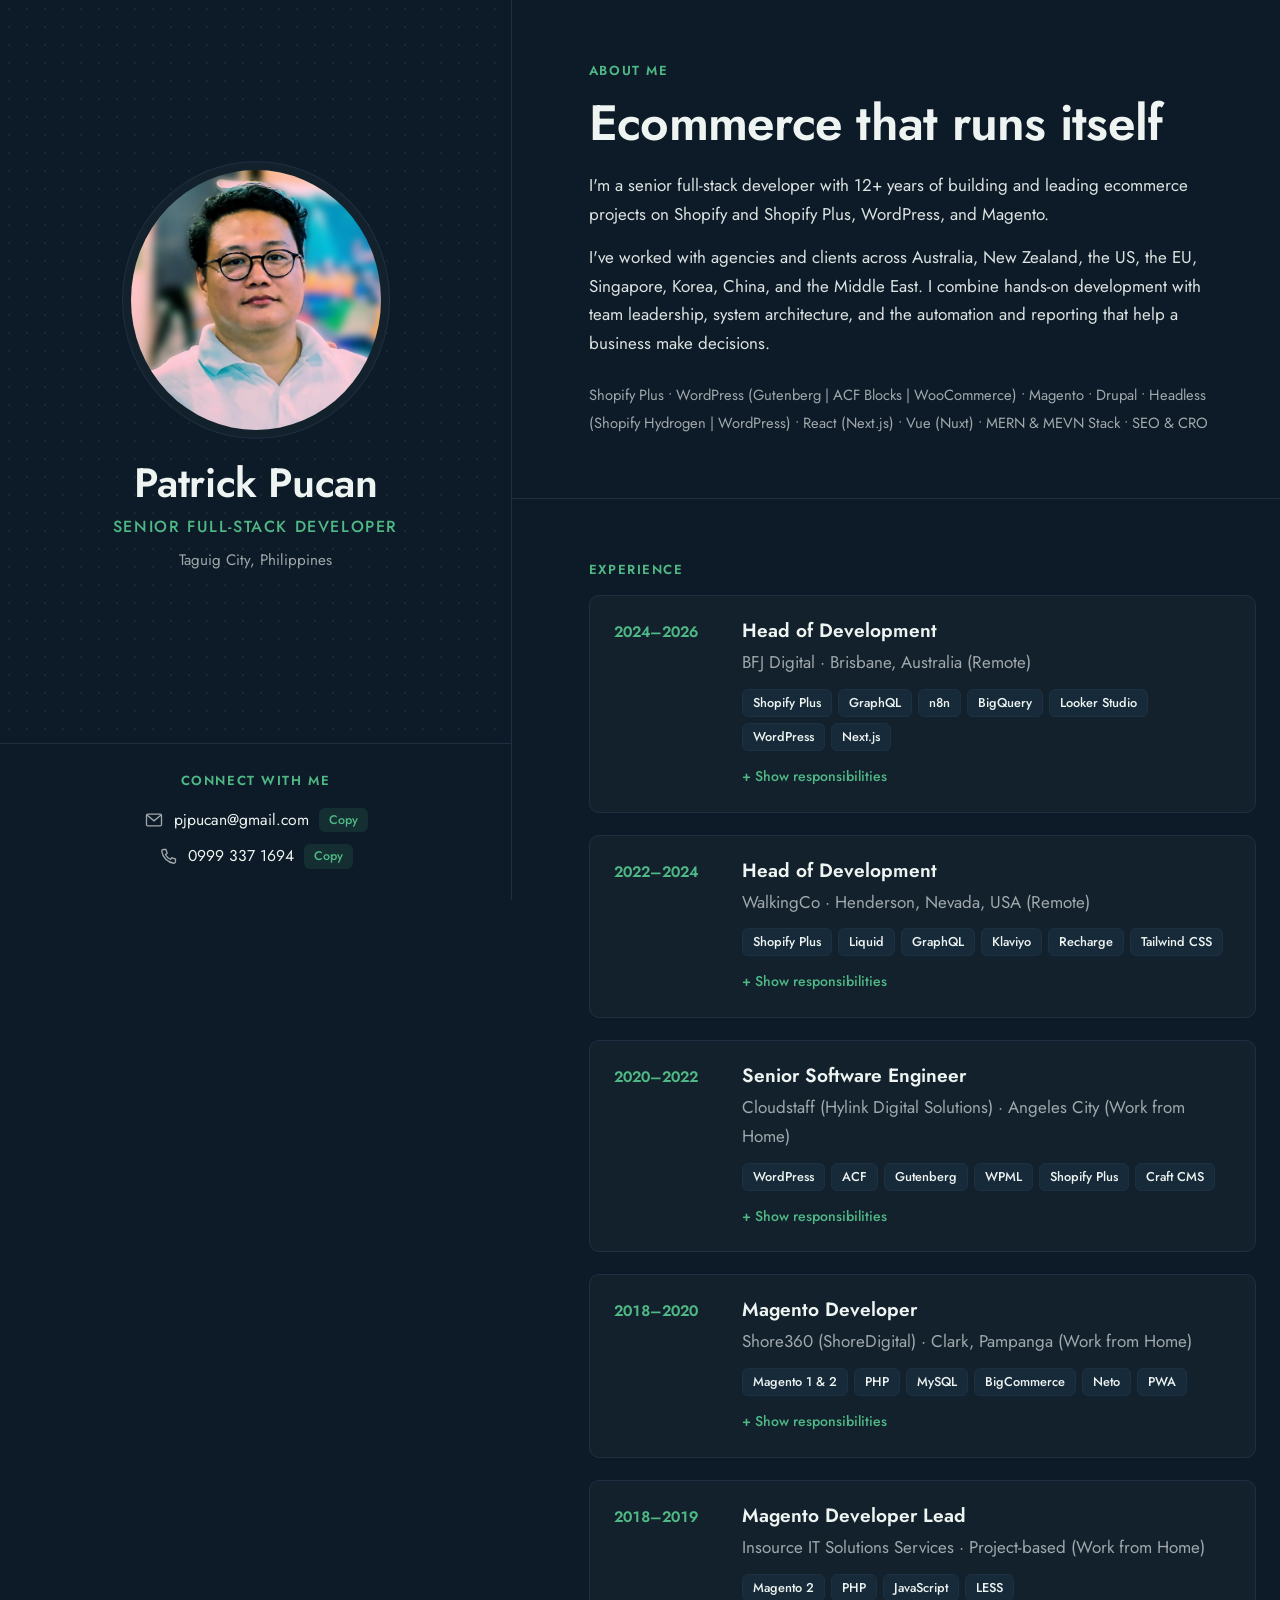
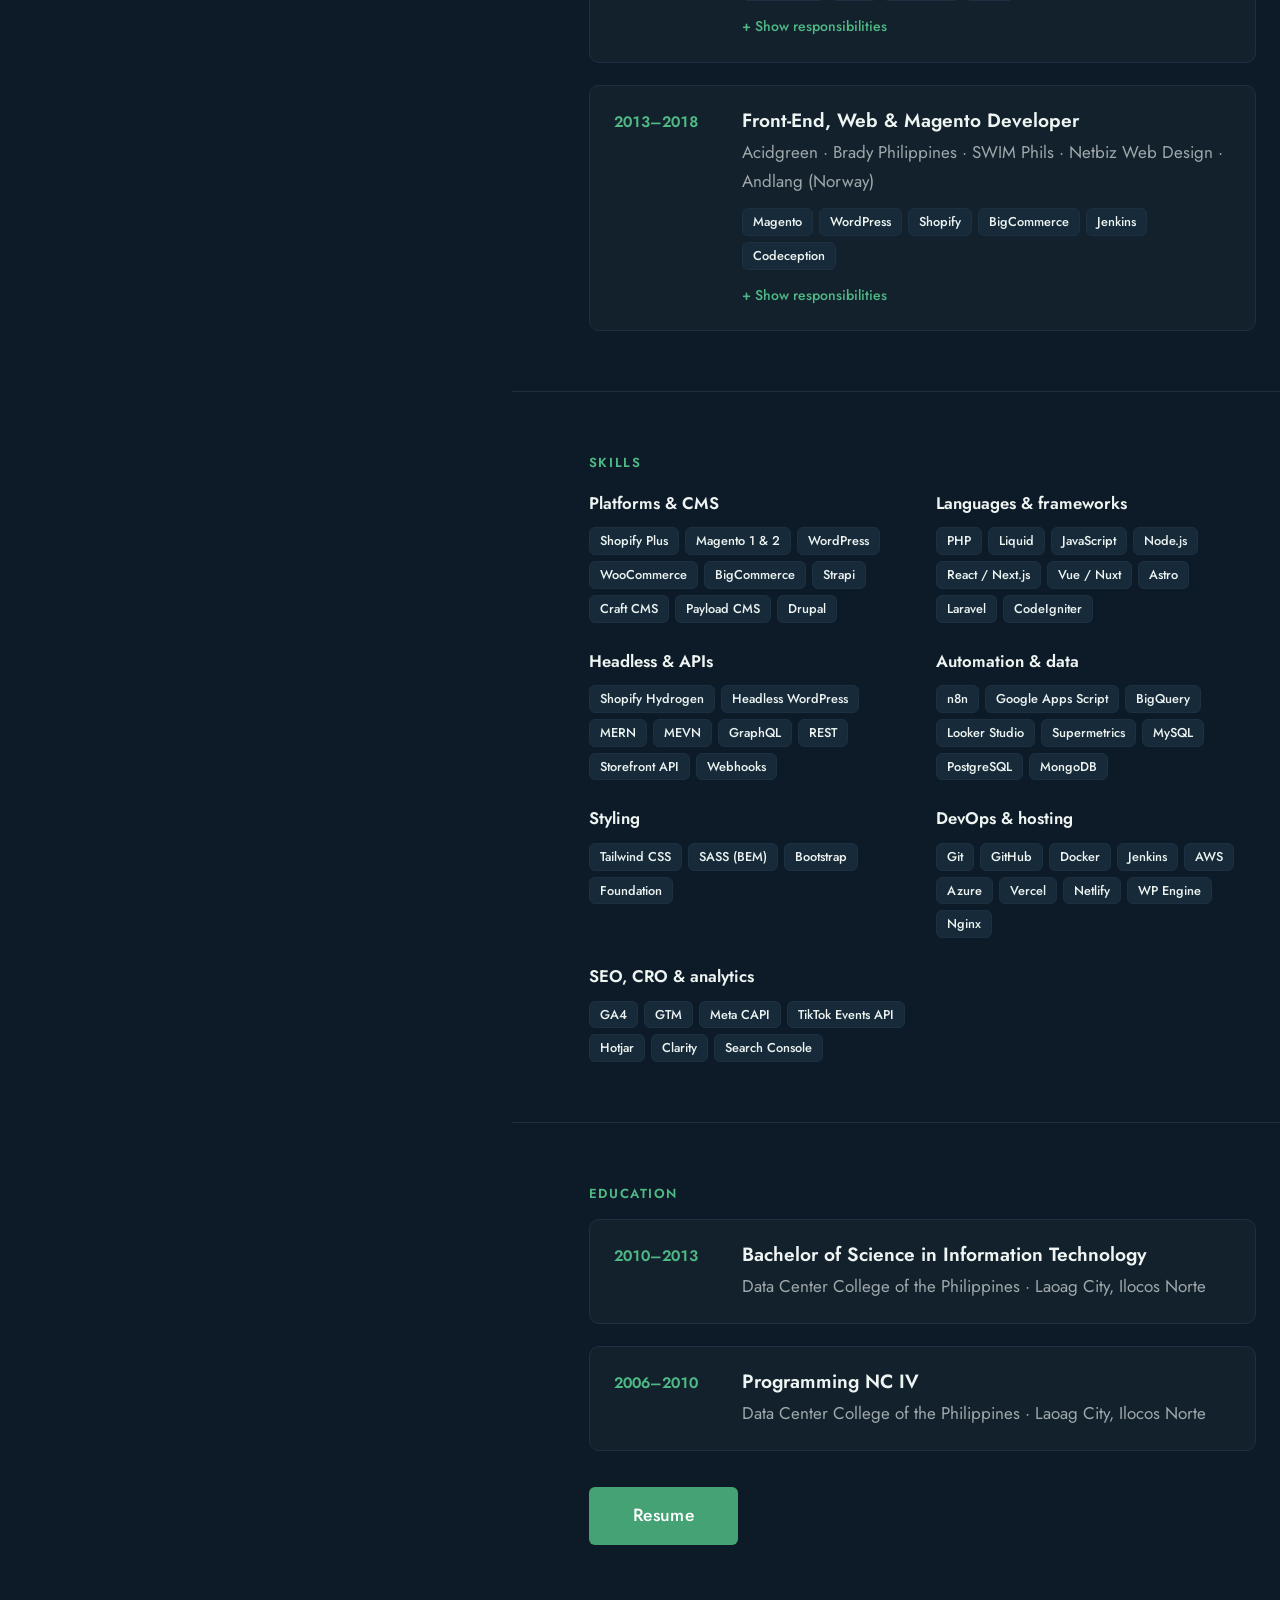
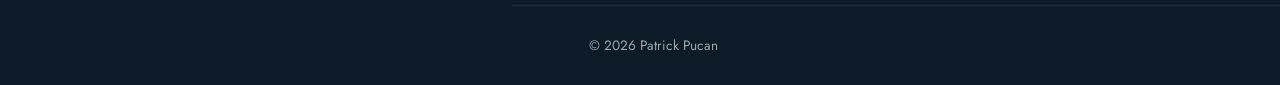
==== index.html @ 71c7462b "Add files via upload" ====
<!DOCTYPE html>
<html lang="en">
<head>
  <meta charset="utf-8">
  <meta name="viewport" content="width=device-width, initial-scale=1, viewport-fit=cover">
  <title>Patrick Pucan</title>
  <meta name="description" content="Patrick Pucan, senior full-stack developer and Shopify Plus specialist based in Taguig City, Philippines.">
  <meta name="theme-color" content="#0d1a27">
  <meta property="og:type" content="website">
  <meta property="og:title" content="Patrick Pucan · Senior Full-Stack Developer">
  <meta property="og:description" content="Senior full-stack developer and Shopify Plus specialist with 12+ years in Shopify, WordPress, and Magento.">
  <meta name="twitter:card" content="summary">
  <link rel="icon" href="favicon.svg" type="image/svg+xml">
  <link rel="preconnect" href="https://fonts.googleapis.com">
  <link rel="preconnect" href="https://fonts.gstatic.com" crossorigin>
  <link rel="stylesheet" href="https://fonts.googleapis.com/css2?family=Jost:wght@400;500;600;700&display=swap">
  <link rel="stylesheet" href="style.css">
</head>
<body>
<div class="page">

  <!-- Identity -->
  <aside class="profile">
    <div class="profile-main">
      <img class="avatar" src="profile.jpg" alt="Portrait of Patrick Pucan" width="260" height="260">
      <h1 class="name">Patrick Pucan</h1>
      <p class="role">Senior Full-Stack Developer</p>
      <p class="location">Taguig City, Philippines</p>
    </div>
    <div class="connect">
      <p class="label">Connect with me</p>
      <ul class="contact-list">
        <li class="contact-row">
          <svg viewBox="0 0 24 24" aria-hidden="true"><rect x="3" y="5" width="18" height="14" rx="1.5"/><path d="M3.5 6l8.5 7 8.5-7"/></svg>
          <span class="value">pjpucan@gmail.com</span>
          <button class="copy-btn" type="button" data-copy="pjpucan@gmail.com">Copy</button>
        </li>
        <li class="contact-row">
          <svg viewBox="0 0 24 24" aria-hidden="true"><path d="M6.5 3h3l1.5 4.5-2 1.5a12 12 0 0 0 6 6l1.5-2 4.5 1.5v3a2 2 0 0 1-2 2A17 17 0 0 1 4.5 5a2 2 0 0 1 2-2z"/></svg>
          <span class="value">0999 337 1694</span>
          <button class="copy-btn" type="button" data-copy="09993371694">Copy</button>
        </li>
      </ul>
    </div>
  </aside>

  <!-- Record -->
  <main class="content">

    <section class="section" id="about">
      <div class="section-inner">
        <p class="label">About me</p>
        <h2 class="headline">Ecommerce that runs itself</h2>
        <p class="lead">I'm a senior full-stack developer with 12+ years of building and leading ecommerce projects on Shopify and Shopify Plus, WordPress, and Magento.</p>
        <p class="lead">I've worked with agencies and clients across Australia, New Zealand, the US, the EU, Singapore, Korea, China, and the Middle East. I combine hands-on development with team leadership, system architecture, and the automation and reporting that help a business make decisions.</p>
        <p class="headline-stack">Shopify Plus • WordPress (Gutenberg | ACF Blocks | WooCommerce) • Magento • Drupal • Headless (Shopify Hydrogen | WordPress) • React (Next.js) • Vue (Nuxt) • MERN &amp; MEVN Stack • SEO &amp; CRO</p>
      </div>
    </section>

    <section class="section" id="experience">
      <div class="section-inner">
        <p class="label">Experience</p>
        <ol class="timeline">

          <li class="entry">
            <span class="year">2024–2026</span>
            <div class="entry-body">
              <h3 class="entry-title">Head of Development</h3>
              <p class="entry-org">BFJ Digital · Brisbane, Australia (Remote)</p>
              <ul class="tags"><li>Shopify Plus</li><li>GraphQL</li><li>n8n</li><li>BigQuery</li><li>Looker Studio</li><li>WordPress</li><li>Next.js</li></ul>
              <button class="toggle" type="button" aria-expanded="false" aria-controls="d-bfj">Show responsibilities</button>
              <div class="details" id="d-bfj" hidden>
                <h4>Leadership &amp; project management</h4>
                <ul>
                  <li>Planned and estimated projects, ran sprint planning, and managed repositories in Git and GitHub.</li>
                  <li>Led the development team, mentored junior developers, and owned system architecture and deployment.</li>
                  <li>Worked with stakeholders and with design, marketing, and creative teams, and wrote documentation.</li>
                </ul>
                <h4>Automation &amp; data systems</h4>
                <ul>
                  <li>Built the Automation Brain, a central data store that powers P&amp;L reporting, dashboards, and alerts.</li>
                  <li>Developed custom Shopify apps with the Admin GraphQL API, bulk operations, webhooks, and ShopifyQL.</li>
                  <li>Synced products, inventory, orders, customers, and discounts, and automated customer segmentation and tagging.</li>
                  <li>Integrated Picqer WMS, TikTok Shop, Meta and TikTok Ads, shipment tracking, and Slack.</li>
                  <li>Automated workflows with n8n, Google Apps Script, and Shopify Flow.</li>
                  <li>Set up BigQuery and Looker Studio for daily P&amp;L, KPI reporting, and supply chain and stock alerts.</li>
                </ul>
                <h4>Shopify development</h4>
                <ul>
                  <li>Migrated Magento and WooCommerce stores to Shopify.</li>
                  <li>Built custom themes and sections from Figma using Liquid, metafields, metaobjects, AJAX, and Shopify CLI.</li>
                  <li>Worked with the Storefront and Admin APIs, headless builds, Checkout Extensibility, and pixel and customer events.</li>
                  <li>Set up stores from scratch and managed products and content with Matrixify.</li>
                  <li>Integrated Klaviyo, Recharge, BOGO, bundles, Gorgias, Loop, Shopify Flow, and payment providers.</li>
                </ul>
                <h4>WordPress development</h4>
                <ul>
                  <li>Built custom themes with ACF blocks, Gutenberg blocks, block themes, and patterns from Figma designs.</li>
                  <li>Developed WooCommerce stores and custom plugins with the REST API, GraphQL, custom post types, and taxonomies.</li>
                  <li>Managed and supported sites on WP Engine and Local by Flywheel.</li>
                </ul>
                <h4>Performance, SEO &amp; analytics</h4>
                <ul>
                  <li>Improved site speed with lazy loading, code splitting, theme audits, and database query optimization.</li>
                  <li>Ran website audits and applied SEO best practices and WCAG accessibility standards.</li>
                  <li>Set up tracking with GA4, GTM, Meta CAPI, TikTok Events API, and UTMs.</li>
                  <li>Built channel dashboards (ROAS, MER, nCPA, AOV) and maintained data quality and attribution.</li>
                </ul>
                <h4>Development tools</h4>
                <ul>
                  <li>Built Figma-to-Shopify and Figma-to-WordPress tools, including a reusable block library, block importer, and JSON data population.</li>
                </ul>
              </div>
            </div>
          </li>

          <li class="entry">
            <span class="year">2022–2024</span>
            <div class="entry-body">
              <h3 class="entry-title">Head of Development</h3>
              <p class="entry-org">WalkingCo · Henderson, Nevada, USA (Remote)</p>
              <ul class="tags"><li>Shopify Plus</li><li>Liquid</li><li>GraphQL</li><li>Klaviyo</li><li>Recharge</li><li>Tailwind CSS</li></ul>
              <button class="toggle" type="button" aria-expanded="false" aria-controls="d-walkingco">Show responsibilities</button>
              <div class="details" id="d-walkingco" hidden>
                <h4>Project &amp; team leadership</h4>
                <ul>
                  <li>Managed projects, the code repository, inventory, and the development team.</li>
                  <li>Owned system architecture, development, and deployment, and worked with stakeholders.</li>
                  <li>Wrote documentation and reports in Confluence, and mentored a junior developer.</li>
                  <li>Took part in planning, design, strategy, campaigns, and promotions.</li>
                </ul>
                <h4>Shopify development</h4>
                <ul>
                  <li>Converted Figma and Adobe XD designs into working Shopify stores and custom themes.</li>
                  <li>Set up and supported stores using Shopify CLI, metafields, metaobjects, AJAX, REST, and GraphQL.</li>
                  <li>Integrated Klaviyo, Recharge, Search &amp; Discovery, Gorgias, Loop, Shopify Flow, Shopify Scripts, BOGO, and Matrixify.</li>
                  <li>Implemented Checkout Liquid, one-page checkout, Checkout Extensibility, and pixel and customer events.</li>
                </ul>
                <h4>SEO, CRO &amp; performance</h4>
                <ul>
                  <li>Optimized code, page speed, and load times.</li>
                  <li>Ran website audits and on-page SEO with Google Analytics and GTM.</li>
                  <li>Analyzed data with Hotjar, Clarity, and GA to improve UX and content.</li>
                </ul>
              </div>
            </div>
          </li>

          <li class="entry">
            <span class="year">2020–2022</span>
            <div class="entry-body">
              <h3 class="entry-title">Senior Software Engineer</h3>
              <p class="entry-org">Cloudstaff (Hylink Digital Solutions) · Angeles City (Work from Home)</p>
              <ul class="tags"><li>WordPress</li><li>ACF</li><li>Gutenberg</li><li>WPML</li><li>Shopify Plus</li><li>Craft CMS</li></ul>
              <button class="toggle" type="button" aria-expanded="false" aria-controls="d-cloudstaff">Show responsibilities</button>
              <div class="details" id="d-cloudstaff" hidden>
                <ul>
                  <li>Served as lead developer, working with stakeholders and delivering code to SEO specifications.</li>
                  <li>Developed JavaScript front ends and responsive layouts with Bootstrap and SASS (BEM).</li>
                  <li>Built WordPress custom themes and block themes with ACF, the REST API, and Gutenberg, with WPML for translation.</li>
                  <li>Developed Shopify Plus stores with Liquid, and built Craft CMS front ends.</li>
                  <li>Handled SEO and CRO with Hotjar, Clarity, GA, and GTM.</li>
                </ul>
              </div>
            </div>
          </li>

          <li class="entry">
            <span class="year">2018–2020</span>
            <div class="entry-body">
              <h3 class="entry-title">Magento Developer</h3>
              <p class="entry-org">Shore360 (ShoreDigital) · Clark, Pampanga (Work from Home)</p>
              <ul class="tags"><li>Magento 1 &amp; 2</li><li>PHP</li><li>MySQL</li><li>BigCommerce</li><li>Neto</li><li>PWA</li></ul>
              <button class="toggle" type="button" aria-expanded="false" aria-controls="d-shore">Show responsibilities</button>
              <div class="details" id="d-shore" hidden>
                <ul>
                  <li>Managed projects, worked with stakeholders, and handled database administration.</li>
                  <li>Served as Magento 1 and 2 front-end and lead developer, including extension integrations.</li>
                  <li>Developed Neto, BigCommerce, and WordPress sites.</li>
                  <li>Built JavaScript front ends, progressive web apps, and responsive layouts with Bootstrap, LESS, and SASS.</li>
                  <li>Handled SEO and CRO with GA, GTM, and on-page optimization.</li>
                </ul>
              </div>
            </div>
          </li>

          <li class="entry">
            <span class="year">2018–2019</span>
            <div class="entry-body">
              <h3 class="entry-title">Magento Developer Lead</h3>
              <p class="entry-org">Insource IT Solutions Services · Project-based (Work from Home)</p>
              <ul class="tags"><li>Magento 2</li><li>PHP</li><li>JavaScript</li><li>LESS</li></ul>
              <button class="toggle" type="button" aria-expanded="false" aria-controls="d-iis">Show responsibilities</button>
              <div class="details" id="d-iis" hidden>
                <ul>
                  <li>Managed projects, repositories, and databases, and worked with stakeholders.</li>
                  <li>Owned system architecture and wireframe design.</li>
                  <li>Led Magento 2 and JavaScript front-end development.</li>
                  <li>Built responsive layouts with Bootstrap and LESS, and handled SEO and CRO.</li>
                </ul>
              </div>
            </div>
          </li>

          <li class="entry">
            <span class="year">2013–2018</span>
            <div class="entry-body">
              <h3 class="entry-title">Front-End, Web &amp; Magento Developer</h3>
              <p class="entry-org">Acidgreen · Brady Philippines · SWIM Phils · Netbiz Web Design · Andlang (Norway)</p>
              <ul class="tags"><li>Magento</li><li>WordPress</li><li>Shopify</li><li>BigCommerce</li><li>Jenkins</li><li>Codeception</li></ul>
              <button class="toggle" type="button" aria-expanded="false" aria-controls="d-early">Show responsibilities</button>
              <div class="details" id="d-early" hidden>
                <h4>Front-End Developer · Acidgreen · 2017–2018</h4>
                <ul><li>Built Magento, BigCommerce, and Shopify (Liquid) themes and supported back-end work.</li></ul>
                <h4>Web / Magento Developer · Brady Philippines · 2016–2017</h4>
                <ul><li>Developed Magento and WordPress sites, wrote QA tests with Codeception and Intern.js, and deployed with Jenkins.</li></ul>
                <h4>Web Administrator · SWIM Phils · 2015–2016</h4>
                <ul><li>Managed projects, system architecture, and databases, and built WordPress and Magento sites.</li></ul>
                <h4>Web Developer (Team Lead) · Netbiz Web Design · 2014–2015</h4>
                <ul><li>Led the web team and built custom WordPress themes and Magento stores from Photoshop designs.</li></ul>
                <h4>Front-End Developer · Andlang, Oslo · 2013</h4>
                <ul><li>Converted PSD mockups into responsive HTML and a custom WordPress theme.</li></ul>
              </div>
            </div>
          </li>

        </ol>
      </div>
    </section>

    <section class="section" id="skills">
      <div class="section-inner">
        <p class="label">Skills</p>
        <div class="skills">
          <div class="skill-group"><h3>Platforms &amp; CMS</h3><ul class="tags"><li>Shopify Plus</li><li>Magento 1 &amp; 2</li><li>WordPress</li><li>WooCommerce</li><li>BigCommerce</li><li>Strapi</li><li>Craft CMS</li><li>Payload CMS</li><li>Drupal</li></ul></div>
          <div class="skill-group"><h3>Languages &amp; frameworks</h3><ul class="tags"><li>PHP</li><li>Liquid</li><li>JavaScript</li><li>Node.js</li><li>React / Next.js</li><li>Vue / Nuxt</li><li>Astro</li><li>Laravel</li><li>CodeIgniter</li></ul></div>
          <div class="skill-group"><h3>Headless &amp; APIs</h3><ul class="tags"><li>Shopify Hydrogen</li><li>Headless WordPress</li><li>MERN</li><li>MEVN</li><li>GraphQL</li><li>REST</li><li>Storefront API</li><li>Webhooks</li></ul></div>
          <div class="skill-group"><h3>Automation &amp; data</h3><ul class="tags"><li>n8n</li><li>Google Apps Script</li><li>BigQuery</li><li>Looker Studio</li><li>Supermetrics</li><li>MySQL</li><li>PostgreSQL</li><li>MongoDB</li></ul></div>
          <div class="skill-group"><h3>Styling</h3><ul class="tags"><li>Tailwind CSS</li><li>SASS (BEM)</li><li>Bootstrap</li><li>Foundation</li></ul></div>
          <div class="skill-group"><h3>DevOps &amp; hosting</h3><ul class="tags"><li>Git</li><li>GitHub</li><li>Docker</li><li>Jenkins</li><li>AWS</li><li>Azure</li><li>Vercel</li><li>Netlify</li><li>WP Engine</li><li>Nginx</li></ul></div>
          <div class="skill-group"><h3>SEO, CRO &amp; analytics</h3><ul class="tags"><li>GA4</li><li>GTM</li><li>Meta CAPI</li><li>TikTok Events API</li><li>Hotjar</li><li>Clarity</li><li>Search Console</li></ul></div>
        </div>
      </div>
    </section>

    <section class="section" id="education">
      <div class="section-inner">
        <p class="label">Education</p>
        <ol class="timeline">
          <li class="entry">
            <span class="year">2010–2013</span>
            <div class="entry-body">
              <h3 class="entry-title">Bachelor of Science in Information Technology</h3>
              <p class="entry-org">Data Center College of the Philippines · Laoag City, Ilocos Norte</p>
            </div>
          </li>
          <li class="entry">
            <span class="year">2006–2010</span>
            <div class="entry-body">
              <h3 class="entry-title">Programming NC IV</h3>
              <p class="entry-org">Data Center College of the Philippines · Laoag City, Ilocos Norte</p>
            </div>
          </li>
        </ol>
        <a class="btn" href="resume.pdf" target="_blank" rel="noopener">Resume</a>
      </div>
    </section>

    <footer class="footer">© <span id="year">2026</span> Patrick Pucan</footer>
  </main>
</div>
<script src="script.js"></script>
</body>
</html>
---- style.css ----
/* Layout: two-panel profile on a dark Jamstack-style ground — fixed identity column left, scrolling record right */
:root {
  color-scheme: dark;
  --bg: #0d1a27;
  --surface: #13212d;
  --surface-2: #172a3a;
  --ink: #edf4f1;
  --muted: #9fa8ab;
  --rule: #1d3042;
  --accent: #4fb985;
  --accent-strong: #44a274;
  --accent-soft: rgba(79, 185, 133, 0.12);
  --dot: rgba(237, 244, 241, 0.06);
  --font: "Jost", "Segoe UI", system-ui, -apple-system, sans-serif;
}

* { box-sizing: border-box; }
html { scroll-behavior: smooth; }
body {
  margin: 0;
  background: var(--bg);
  color: var(--ink);
  font-family: var(--font);
  font-size: 17px;
  line-height: 1.7;
  -webkit-font-smoothing: antialiased;
}
a { color: var(--accent); }
:focus-visible { outline: 2px solid var(--accent); outline-offset: 3px; border-radius: 4px; }

.page {
  display: grid;
  grid-template-columns: minmax(300px, 40%) 1fr;
  min-height: 100vh;
}

/* Left: identity, on a faint dot grid */
.profile {
  position: sticky;
  top: 0;
  height: 100vh;
  display: grid;
  grid-template-rows: 1fr auto;
  border-right: 1px solid var(--rule);
  background-color: var(--bg);
  background-image: radial-gradient(var(--dot) 1.2px, transparent 1.2px);
  background-size: 18px 18px;
}
.profile-main {
  display: flex;
  flex-direction: column;
  align-items: center;
  justify-content: center;
  gap: 8px;
  padding-block: 48px;
  padding-left: max(24px, env(safe-area-inset-left, 0px));
  padding-right: 24px;
  text-align: center;
}
.avatar {
  width: min(250px, 60vw);
  aspect-ratio: 1;
  max-width: 100%;
  border-radius: 50%;
  object-fit: cover;
  object-position: 50% 30%;
  background: var(--surface);
  margin-bottom: 22px;
  box-shadow: 0 0 0 8px var(--surface), 0 0 0 9px var(--rule);
}
.name {
  font-weight: 600;
  font-size: clamp(2rem, 3.2vw, 2.7rem);
  line-height: 1.1;
  letter-spacing: -0.01em;
  color: var(--ink);
  margin: 0;
  text-wrap: balance;
}
.role {
  font-weight: 500;
  font-size: 1rem;
  letter-spacing: 0.1em;
  text-transform: uppercase;
  color: var(--accent);
  margin: 0;
}
.location { color: var(--muted); font-size: 0.95rem; margin: 0; }

.connect {
  border-top: 1px solid var(--rule);
  padding-block: 26px 30px;
  padding-left: max(24px, env(safe-area-inset-left, 0px));
  padding-right: 24px;
  text-align: center;
  background: var(--bg);
}
.label {
  font-weight: 600;
  font-size: 0.82rem;
  letter-spacing: 0.12em;
  text-transform: uppercase;
  color: var(--accent);
  margin: 0 0 14px;
}
.contact-list {
  list-style: none;
  margin: 0;
  padding: 0;
  display: grid;
  gap: 10px;
  justify-items: center;
}
.contact-row {
  display: flex;
  align-items: center;
  gap: 10px;
  flex-wrap: wrap;
  justify-content: center;
}
.contact-row svg { width: 20px; height: 20px; fill: none; stroke: var(--muted); stroke-width: 1.6; flex: none; }
.contact-row .value { font-size: 0.98rem; user-select: all; }
.copy-btn {
  font: 500 0.78rem/1 var(--font);
  color: var(--accent);
  background: var(--accent-soft);
  border: 0;
  border-radius: 6px;
  padding: 6px 10px;
  cursor: pointer;
}
.copy-btn:hover { background: rgba(79, 185, 133, 0.2); }

/* Right: record */
.content { min-width: 0; }
.section {
  border-bottom: 1px solid var(--rule);
  padding-block: 60px;
  padding-left: clamp(24px, 6vw, 96px);
  padding-right: max(24px, env(safe-area-inset-right, 0px));
}
.section:last-child { border-bottom: 0; }
.section-inner { max-width: 720px; }
.headline {
  font-weight: 600;
  font-size: clamp(2.1rem, 4.2vw, 3.1rem);
  line-height: 1.1;
  letter-spacing: -0.015em;
  color: var(--ink);
  margin: 0 0 20px;
  text-wrap: balance;
}
.headline .hl, .lead strong { color: var(--accent); font-weight: 500; }
.lead { margin: 0 0 14px; max-width: 62ch; color: var(--ink); opacity: 0.92; }
.headline-stack {
  margin: 24px 0 0;
  font-size: 0.92rem;
  color: var(--muted);
  line-height: 1.9;
}

/* Timeline rows */
.timeline { list-style: none; margin: 0; padding: 0; display: grid; gap: 22px; }
.entry {
  display: grid;
  grid-template-columns: 104px 1fr;
  column-gap: 24px;
  padding: 22px 24px;
  background: var(--surface);
  border: 1px solid var(--rule);
  border-radius: 10px;
}
.year {
  font-weight: 600;
  font-size: 0.95rem;
  color: var(--accent);
  padding-top: 2px;
  font-variant-numeric: tabular-nums;
  white-space: nowrap;
}
.entry-body { min-width: 0; }
.entry-title {
  font-weight: 600;
  font-size: 1.2rem;
  line-height: 1.35;
  margin: 0;
}
.entry-org { margin: 4px 0 0; color: var(--muted); }
.tags { display: flex; flex-wrap: wrap; gap: 6px; margin: 12px 0 0; padding: 0; list-style: none; }
.tags li {
  font-size: 0.8rem;
  font-weight: 500;
  color: var(--ink);
  background: var(--surface-2);
  border: 1px solid var(--rule);
  border-radius: 6px;
  padding: 2px 10px;
}
.toggle {
  margin-top: 14px;
  font: 500 0.88rem/1 var(--font);
  color: var(--accent);
  background: none;
  border: 0;
  padding: 4px 0;
  cursor: pointer;
}
.toggle::before { content: "+ "; }
.toggle[aria-expanded="true"]::before { content: "− "; }
.details { margin-top: 8px; }
.details h4 {
  font-size: 0.8rem;
  font-weight: 600;
  letter-spacing: 0.1em;
  text-transform: uppercase;
  color: var(--muted);
  margin: 18px 0 6px;
}
.details ul { margin: 0; padding-left: 18px; }
.details li { margin-bottom: 6px; }
.details li::marker { color: var(--accent); }

/* Skills */
.skills { display: grid; grid-template-columns: repeat(auto-fit, minmax(260px, 1fr)); gap: 24px 28px; }
.skill-group h3 { font-size: 1.05rem; font-weight: 600; margin: 0; }
.skill-group .tags { margin-top: 10px; }

.btn {
  display: inline-block;
  margin-top: 36px;
  font-weight: 500;
  font-size: 1.1rem;
  letter-spacing: 0.02em;
  text-decoration: none;
  color: #ffffff;
  background: var(--accent-strong);
  border-radius: 6px;
  padding: 14px 44px;
  transition: background 0.15s ease;
}
.btn:hover { background: var(--accent); }

.footer {
  padding-block: 28px;
  padding-left: clamp(24px, 6vw, 96px);
  padding-right: max(24px, env(safe-area-inset-right, 0px));
  color: var(--muted);
  font-size: 0.85rem;
}

/* Stack on narrow screens */
@media (max-width: 860px) {
  .page { grid-template-columns: 1fr; }
  .profile { position: static; height: auto; border-right: 0; border-bottom: 1px solid var(--rule); }
  .profile-main, .connect { padding-left: max(16px, env(safe-area-inset-left, 0px)); padding-right: max(16px, env(safe-area-inset-right, 0px)); }
  .section, .footer { padding-left: max(16px, env(safe-area-inset-left, 0px)); padding-right: max(16px, env(safe-area-inset-right, 0px)); }
  .section { padding-block: 44px; }
  .avatar { width: 200px; }
}
@media (max-width: 520px) {
  .entry { grid-template-columns: 1fr; row-gap: 4px; padding: 18px; }
  .btn { padding: 12px 32px; }
}
@media (prefers-reduced-motion: reduce) { html { scroll-behavior: auto; } .btn { transition: none; } }
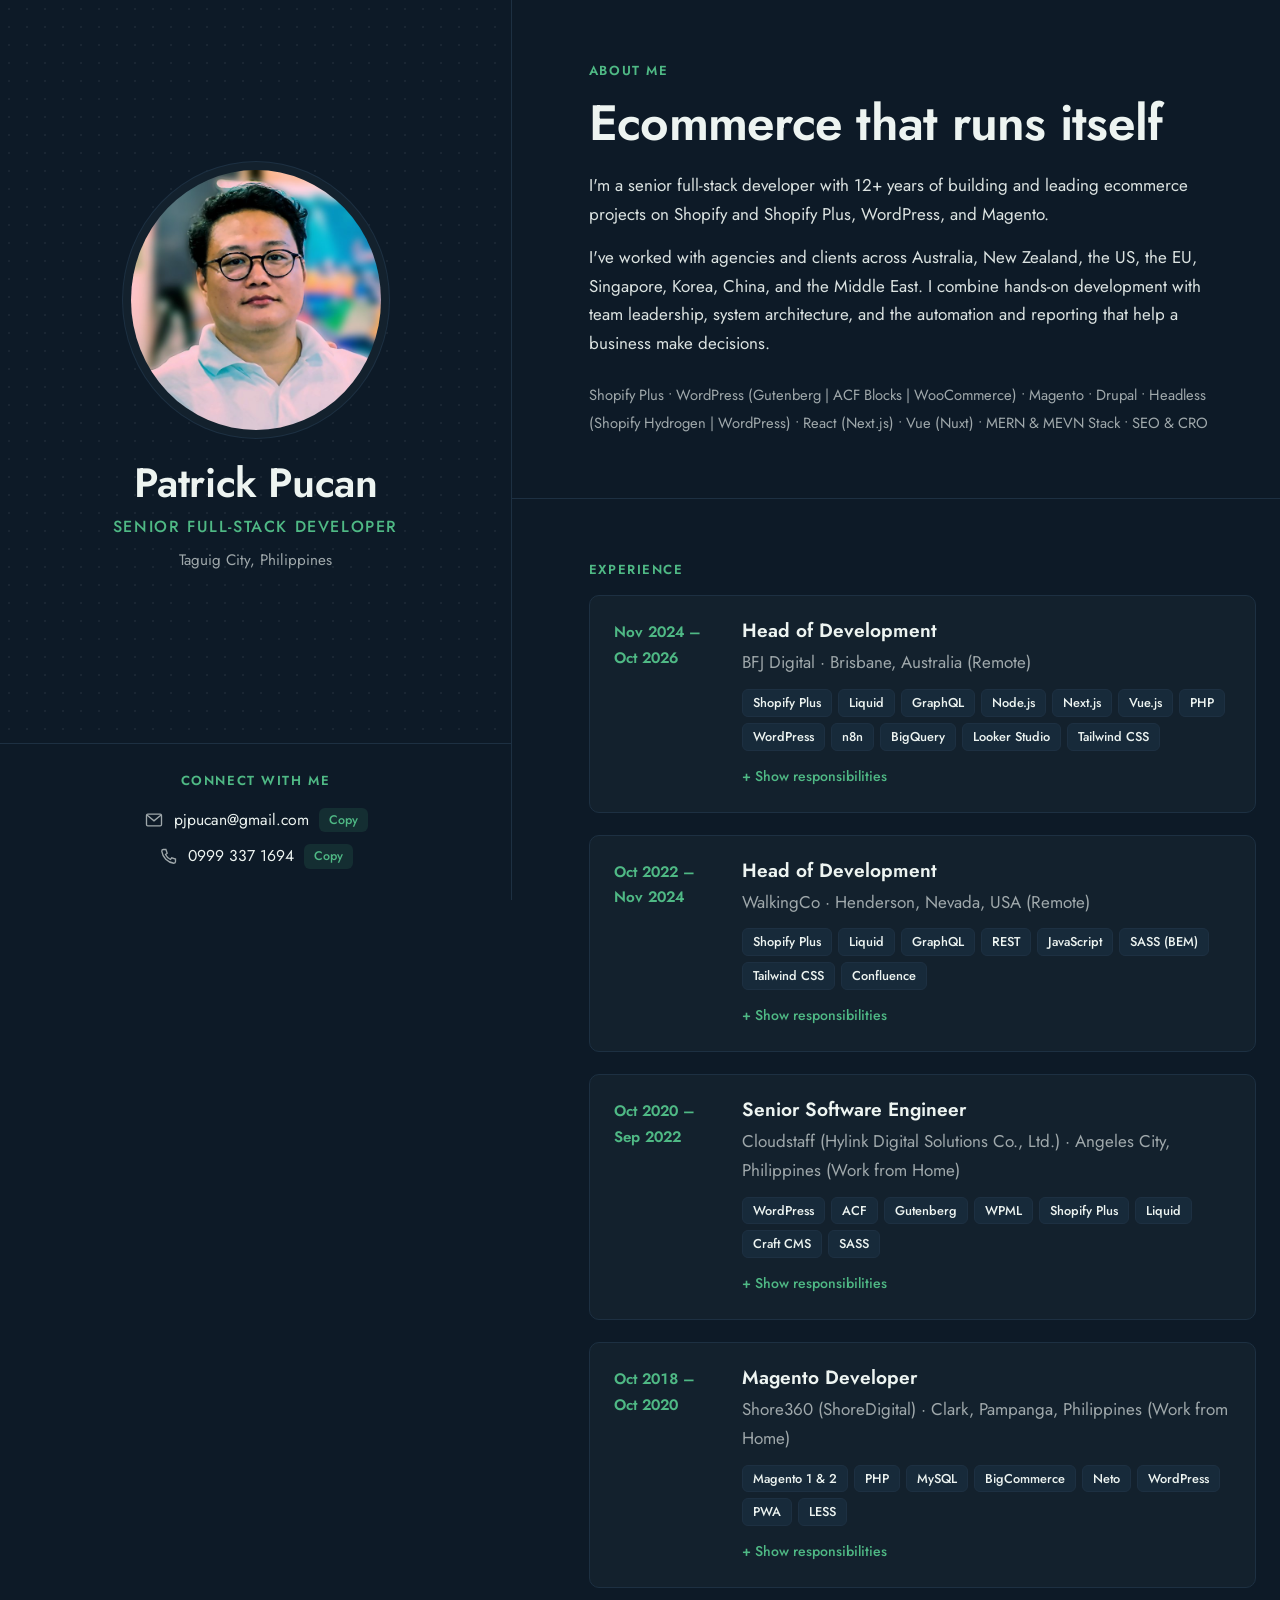
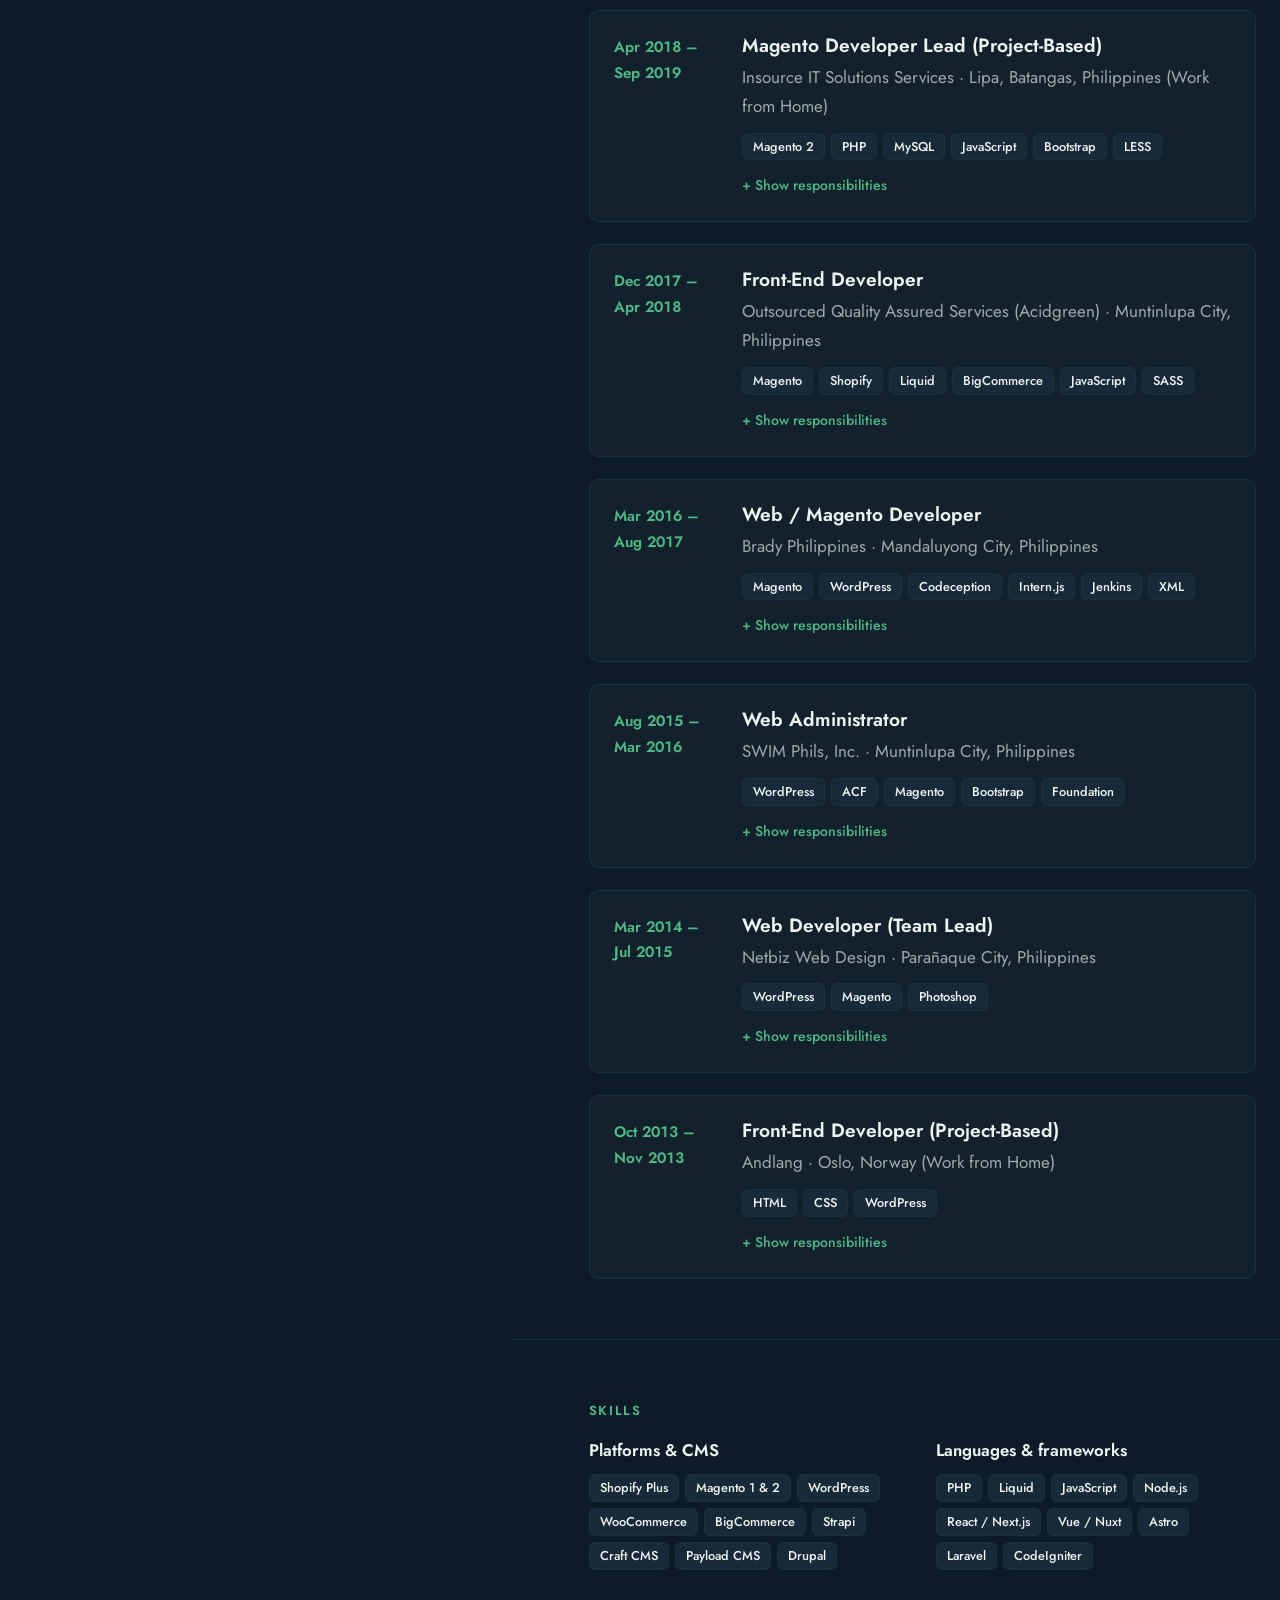
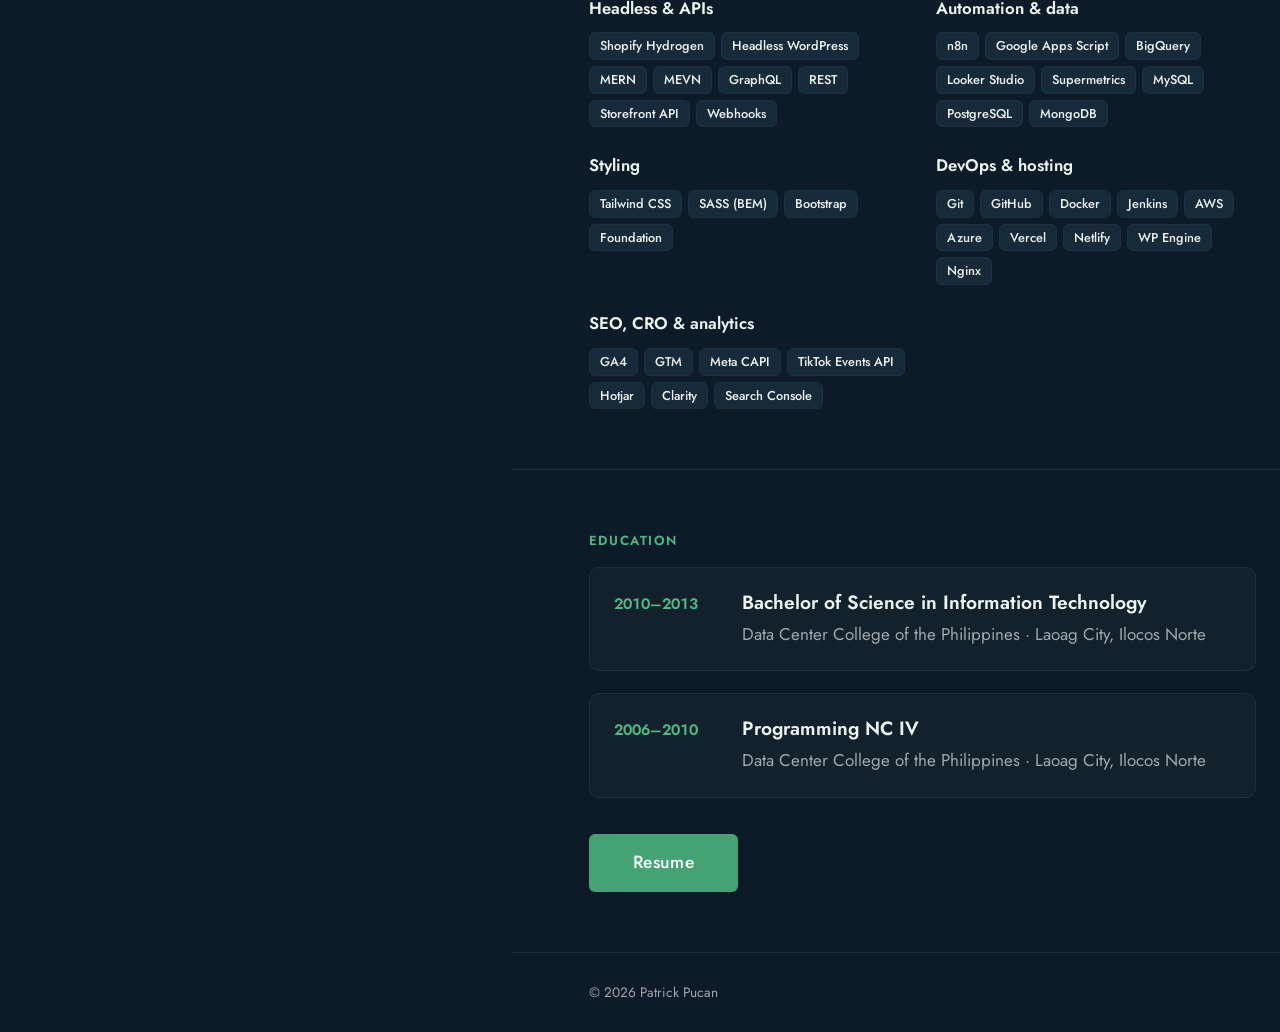
==== commit f5e34b48: "Add files via upload" ====
--- a/index.html
+++ b/index.html
@@ -63,163 +63,228 @@
         <ol class="timeline">
 
           <li class="entry">
-            <span class="year">2024–2026</span>
+            <span class="year">Nov 2024 –<br>Oct 2026</span>
             <div class="entry-body">
               <h3 class="entry-title">Head of Development</h3>
               <p class="entry-org">BFJ Digital · Brisbane, Australia (Remote)</p>
-              <ul class="tags"><li>Shopify Plus</li><li>GraphQL</li><li>n8n</li><li>BigQuery</li><li>Looker Studio</li><li>WordPress</li><li>Next.js</li></ul>
-              <button class="toggle" type="button" aria-expanded="false" aria-controls="d-bfj">Show responsibilities</button>
-              <div class="details" id="d-bfj" hidden>
-                <h4>Leadership &amp; project management</h4>
-                <ul>
-                  <li>Planned and estimated projects, ran sprint planning, and managed repositories in Git and GitHub.</li>
+              <ul class="tags"><li>Shopify Plus</li><li>Liquid</li><li>GraphQL</li><li>Node.js</li><li>Next.js</li><li>Vue.js</li><li>PHP</li><li>WordPress</li><li>n8n</li><li>BigQuery</li><li>Looker Studio</li><li>Tailwind CSS</li></ul>
+              <button class="toggle" type="button" aria-expanded="false" aria-controls="d-bfj-digital">Show responsibilities</button>
+              <div class="details" id="d-bfj-digital" hidden>
+                <h4>Leadership &amp; Project Management</h4>
+                <ul>
+                  <li>Planned and estimated projects, ran sprint planning, and managed code repositories in Git and GitHub.</li>
                   <li>Led the development team, mentored junior developers, and owned system architecture and deployment.</li>
-                  <li>Worked with stakeholders and with design, marketing, and creative teams, and wrote documentation.</li>
-                </ul>
-                <h4>Automation &amp; data systems</h4>
-                <ul>
-                  <li>Built the Automation Brain, a central data store that powers P&amp;L reporting, dashboards, and alerts.</li>
-                  <li>Developed custom Shopify apps with the Admin GraphQL API, bulk operations, webhooks, and ShopifyQL.</li>
+                  <li>Engaged stakeholders, wrote documentation, and collaborated with design, marketing, and creative teams.</li>
+                </ul>
+                <h4>Automation &amp; Data Systems</h4>
+                <ul>
+                  <li>Built the “Automation Brain”, a central data store that powers P&amp;L reporting, dashboards, and alerts.</li>
+                  <li>Developed custom Shopify apps using the Admin GraphQL API, bulk operations, webhooks, and ShopifyQL.</li>
                   <li>Synced products, inventory, orders, customers, and discounts, and automated customer segmentation and tagging.</li>
-                  <li>Integrated Picqer WMS, TikTok Shop, Meta and TikTok Ads, shipment tracking, and Slack.</li>
+                  <li>Integrated Picqer WMS, TikTok Shop, Meta and TikTok Ads, shipment tracking, and Slack through their APIs.</li>
                   <li>Automated workflows with n8n, Google Apps Script, and Shopify Flow.</li>
-                  <li>Set up BigQuery and Looker Studio for daily P&amp;L, KPI reporting, and supply chain and stock alerts.</li>
-                </ul>
-                <h4>Shopify development</h4>
+                  <li>Set up a BigQuery data warehouse and Looker Studio dashboards for automated daily P&amp;L, KPI reporting, and supply chain and stock alerts.</li>
+                </ul>
+                <h4>Shopify Development</h4>
                 <ul>
                   <li>Migrated Magento and WooCommerce stores to Shopify.</li>
-                  <li>Built custom themes and sections from Figma using Liquid, metafields, metaobjects, AJAX, and Shopify CLI.</li>
-                  <li>Worked with the Storefront and Admin APIs, headless builds, Checkout Extensibility, and pixel and customer events.</li>
-                  <li>Set up stores from scratch and managed products and content with Matrixify.</li>
-                  <li>Integrated Klaviyo, Recharge, BOGO, bundles, Gorgias, Loop, Shopify Flow, and payment providers.</li>
-                </ul>
-                <h4>WordPress development</h4>
-                <ul>
-                  <li>Built custom themes with ACF blocks, Gutenberg blocks, block themes, and patterns from Figma designs.</li>
-                  <li>Developed WooCommerce stores and custom plugins with the REST API, GraphQL, custom post types, and taxonomies.</li>
-                  <li>Managed and supported sites on WP Engine and Local by Flywheel.</li>
-                </ul>
-                <h4>Performance, SEO &amp; analytics</h4>
-                <ul>
-                  <li>Improved site speed with lazy loading, code splitting, theme audits, and database query optimization.</li>
-                  <li>Ran website audits and applied SEO best practices and WCAG accessibility standards.</li>
-                  <li>Set up tracking with GA4, GTM, Meta CAPI, TikTok Events API, and UTMs.</li>
-                  <li>Built channel dashboards (ROAS, MER, nCPA, AOV) and maintained data quality and attribution.</li>
-                </ul>
-                <h4>Development tools</h4>
-                <ul>
-                  <li>Built Figma-to-Shopify and Figma-to-WordPress tools, including a reusable block library, block importer, and JSON data population.</li>
-                </ul>
-              </div>
-            </div>
-          </li>
-
-          <li class="entry">
-            <span class="year">2022–2024</span>
+                  <li>Built custom themes and sections from Figma designs using Liquid, schema, metafields, metaobjects, AJAX, and Shopify CLI.</li>
+                  <li>Worked with the Storefront, Admin, REST, and GraphQL APIs, headless builds, Checkout Extensibility, and pixel and customer events.</li>
+                  <li>Set up stores from scratch, including settings, shipping, and payment gateways, and managed products, collections, and content with Matrixify.</li>
+                  <li>Integrated third-party apps such as Klaviyo, Recharge, BOGO, bundles, Gorgias, Loop, Shopify Flow, and payment providers.</li>
+                  <li>Front-end stack: HTML5, CSS3, JavaScript (ES6+, Vue.js, Next.js), Liquid, SASS (BEM), Bootstrap, and Tailwind CSS.</li>
+                </ul>
+                <h4>WordPress Development</h4>
+                <ul>
+                  <li>Built custom themes with ACF blocks, Gutenberg blocks, block themes, and patterns, and converted Figma designs to WordPress.</li>
+                  <li>Developed WooCommerce stores and custom plugins using the REST API, GraphQL, custom post types, and taxonomies.</li>
+                  <li>Set up, managed, and supported sites on WP Engine and Local by Flywheel using PHP, JavaScript, SASS, Bootstrap, and Tailwind CSS.</li>
+                </ul>
+                <h4>Performance, SEO &amp; Analytics</h4>
+                <ul>
+                  <li>Improved site speed through lazy loading, code splitting, theme audits, and database query optimization.</li>
+                  <li>Ran website audits covering code, page speed, load, and plugins, and applied SEO best practices and WCAG accessibility standards.</li>
+                  <li>Analyzed user behavior with Hotjar, Clarity, GA, and GTM to optimize UX and track performance.</li>
+                  <li>Set up tracking with GA4, GTM, Meta CAPI, TikTok Events API, and UTMs, and supported TikTok Shop, Google Ads, Meta Ads, and Supermetrics.</li>
+                  <li>Built channel dashboards (ROAS, MER, nCPA, AOV) and maintained data quality and attribution for CRO.</li>
+                </ul>
+                <h4>Development Tools</h4>
+                <ul>
+                  <li>Built internal tools for Figma-to-Shopify and Figma-to-WordPress builds, including a reusable block library, block importer, and JSON data population.</li>
+                </ul>
+              </div>
+            </div>
+          </li>
+          <li class="entry">
+            <span class="year">Oct 2022 –<br>Nov 2024</span>
             <div class="entry-body">
               <h3 class="entry-title">Head of Development</h3>
               <p class="entry-org">WalkingCo · Henderson, Nevada, USA (Remote)</p>
-              <ul class="tags"><li>Shopify Plus</li><li>Liquid</li><li>GraphQL</li><li>Klaviyo</li><li>Recharge</li><li>Tailwind CSS</li></ul>
+              <ul class="tags"><li>Shopify Plus</li><li>Liquid</li><li>GraphQL</li><li>REST</li><li>JavaScript</li><li>SASS (BEM)</li><li>Tailwind CSS</li><li>Confluence</li></ul>
               <button class="toggle" type="button" aria-expanded="false" aria-controls="d-walkingco">Show responsibilities</button>
               <div class="details" id="d-walkingco" hidden>
-                <h4>Project &amp; team leadership</h4>
+                <h4>Project &amp; Team Leadership</h4>
                 <ul>
                   <li>Managed projects, the code repository, inventory, and the development team.</li>
-                  <li>Owned system architecture, development, and deployment, and worked with stakeholders.</li>
+                  <li>Owned system architecture, development, and deployment, and engaged stakeholders.</li>
                   <li>Wrote documentation and reports in Confluence, and mentored a junior developer.</li>
                   <li>Took part in planning, design, strategy, campaigns, and promotions.</li>
                 </ul>
-                <h4>Shopify development</h4>
-                <ul>
-                  <li>Converted Figma and Adobe XD designs into working Shopify stores and custom themes.</li>
-                  <li>Set up and supported stores using Shopify CLI, metafields, metaobjects, AJAX, REST, and GraphQL.</li>
-                  <li>Integrated Klaviyo, Recharge, Search &amp; Discovery, Gorgias, Loop, Shopify Flow, Shopify Scripts, BOGO, and Matrixify.</li>
+                <h4>Shopify Development</h4>
+                <ul>
+                  <li>Converted Figma and Adobe XD designs into working Shopify stores, and created and customized themes.</li>
+                  <li>Set up, managed, and supported Shopify stores using Shopify CLI, metafields, metaobjects, AJAX, REST, and GraphQL.</li>
+                  <li>Wrote Liquid with schema, objects, tags, and filters, and styled with SASS (BEM), Tailwind CSS, and Bootstrap.</li>
+                  <li>Integrated third-party apps and APIs, including Klaviyo, Recharge, Search &amp; Discovery, Gorgias, Loop, Shopify Flow, Shopify Scripts, BOGO, and Matrixify.</li>
                   <li>Implemented Checkout Liquid, one-page checkout, Checkout Extensibility, and pixel and customer events.</li>
                 </ul>
-                <h4>SEO, CRO &amp; performance</h4>
+                <h4>SEO, CRO &amp; Performance</h4>
                 <ul>
                   <li>Optimized code, page speed, and load times.</li>
-                  <li>Ran website audits and on-page SEO with Google Analytics and GTM.</li>
+                  <li>Ran website audits and on-page SEO using Google Analytics and GTM.</li>
                   <li>Analyzed data with Hotjar, Clarity, and GA to improve UX and content.</li>
                 </ul>
               </div>
             </div>
           </li>
-
-          <li class="entry">
-            <span class="year">2020–2022</span>
+          <li class="entry">
+            <span class="year">Oct 2020 –<br>Sep 2022</span>
             <div class="entry-body">
               <h3 class="entry-title">Senior Software Engineer</h3>
-              <p class="entry-org">Cloudstaff (Hylink Digital Solutions) · Angeles City (Work from Home)</p>
-              <ul class="tags"><li>WordPress</li><li>ACF</li><li>Gutenberg</li><li>WPML</li><li>Shopify Plus</li><li>Craft CMS</li></ul>
+              <p class="entry-org">Cloudstaff (Hylink Digital Solutions Co., Ltd.) · Angeles City, Philippines (Work from Home)</p>
+              <ul class="tags"><li>WordPress</li><li>ACF</li><li>Gutenberg</li><li>WPML</li><li>Shopify Plus</li><li>Liquid</li><li>Craft CMS</li><li>SASS</li></ul>
               <button class="toggle" type="button" aria-expanded="false" aria-controls="d-cloudstaff">Show responsibilities</button>
               <div class="details" id="d-cloudstaff" hidden>
                 <ul>
-                  <li>Served as lead developer, working with stakeholders and delivering code to SEO specifications.</li>
-                  <li>Developed JavaScript front ends and responsive layouts with Bootstrap and SASS (BEM).</li>
-                  <li>Built WordPress custom themes and block themes with ACF, the REST API, and Gutenberg, with WPML for translation.</li>
-                  <li>Developed Shopify Plus stores with Liquid, and built Craft CMS front ends.</li>
-                  <li>Handled SEO and CRO with Hotjar, Clarity, GA, and GTM.</li>
-                </ul>
-              </div>
-            </div>
-          </li>
-
-          <li class="entry">
-            <span class="year">2018–2020</span>
+                  <li>Served as lead developer, engaging stakeholders and delivering code to SEO specifications.</li>
+                  <li>Developed front ends with JavaScript and responsive layouts with Bootstrap and SASS (BEM).</li>
+                  <li>Built WordPress custom themes and block themes with ACF, the REST API, and Gutenberg.</li>
+                  <li>Set up WPML for website translation and localization.</li>
+                  <li>Developed Shopify and Shopify Plus stores with Liquid, and built Craft CMS front ends.</li>
+                  <li>Handled SEO and CRO using Hotjar, Clarity, GA, GTM, and on-page optimization.</li>
+                </ul>
+              </div>
+            </div>
+          </li>
+          <li class="entry">
+            <span class="year">Oct 2018 –<br>Oct 2020</span>
             <div class="entry-body">
               <h3 class="entry-title">Magento Developer</h3>
-              <p class="entry-org">Shore360 (ShoreDigital) · Clark, Pampanga (Work from Home)</p>
-              <ul class="tags"><li>Magento 1 &amp; 2</li><li>PHP</li><li>MySQL</li><li>BigCommerce</li><li>Neto</li><li>PWA</li></ul>
+              <p class="entry-org">Shore360 (ShoreDigital) · Clark, Pampanga, Philippines (Work from Home)</p>
+              <ul class="tags"><li>Magento 1 &amp; 2</li><li>PHP</li><li>MySQL</li><li>BigCommerce</li><li>Neto</li><li>WordPress</li><li>PWA</li><li>LESS</li></ul>
               <button class="toggle" type="button" aria-expanded="false" aria-controls="d-shore">Show responsibilities</button>
               <div class="details" id="d-shore" hidden>
                 <ul>
-                  <li>Managed projects, worked with stakeholders, and handled database administration.</li>
-                  <li>Served as Magento 1 and 2 front-end and lead developer, including extension integrations.</li>
-                  <li>Developed Neto, BigCommerce, and WordPress sites.</li>
-                  <li>Built JavaScript front ends, progressive web apps, and responsive layouts with Bootstrap, LESS, and SASS.</li>
+                  <li>Managed projects, engaged stakeholders, and handled database administration.</li>
+                  <li>Served as Magento 1 and 2 front-end and lead developer (Community Edition), including Magento extension integrations.</li>
+                  <li>Developed Neto, BigCommerce, and WordPress sites (ACF, custom themes, WooCommerce, REST API, Gutenberg).</li>
+                  <li>Built JavaScript front ends, progressive web apps (PWA), and responsive layouts with Bootstrap, LESS, and SASS.</li>
+                  <li>Coded to SEO specifications and handled SEO and CRO with GA, GTM, and on-page optimization.</li>
+                </ul>
+              </div>
+            </div>
+          </li>
+          <li class="entry">
+            <span class="year">Apr 2018 –<br>Sep 2019</span>
+            <div class="entry-body">
+              <h3 class="entry-title">Magento Developer Lead (Project-Based)</h3>
+              <p class="entry-org">Insource IT Solutions Services · Lipa, Batangas, Philippines (Work from Home)</p>
+              <ul class="tags"><li>Magento 2</li><li>PHP</li><li>MySQL</li><li>JavaScript</li><li>Bootstrap</li><li>LESS</li></ul>
+              <button class="toggle" type="button" aria-expanded="false" aria-controls="d-insource">Show responsibilities</button>
+              <div class="details" id="d-insource" hidden>
+                <ul>
+                  <li>Managed projects, repositories, and databases, and engaged stakeholders.</li>
+                  <li>Owned system architecture and wireframe design.</li>
+                  <li>Led Magento 2 development (Community Edition) and JavaScript front-end development.</li>
+                  <li>Built responsive layouts with Bootstrap and LESS to SEO specifications.</li>
                   <li>Handled SEO and CRO with GA, GTM, and on-page optimization.</li>
                 </ul>
               </div>
             </div>
           </li>
-
-          <li class="entry">
-            <span class="year">2018–2019</span>
-            <div class="entry-body">
-              <h3 class="entry-title">Magento Developer Lead</h3>
-              <p class="entry-org">Insource IT Solutions Services · Project-based (Work from Home)</p>
-              <ul class="tags"><li>Magento 2</li><li>PHP</li><li>JavaScript</li><li>LESS</li></ul>
-              <button class="toggle" type="button" aria-expanded="false" aria-controls="d-iis">Show responsibilities</button>
-              <div class="details" id="d-iis" hidden>
-                <ul>
-                  <li>Managed projects, repositories, and databases, and worked with stakeholders.</li>
-                  <li>Owned system architecture and wireframe design.</li>
-                  <li>Led Magento 2 and JavaScript front-end development.</li>
-                  <li>Built responsive layouts with Bootstrap and LESS, and handled SEO and CRO.</li>
-                </ul>
-              </div>
-            </div>
-          </li>
-
-          <li class="entry">
-            <span class="year">2013–2018</span>
-            <div class="entry-body">
-              <h3 class="entry-title">Front-End, Web &amp; Magento Developer</h3>
-              <p class="entry-org">Acidgreen · Brady Philippines · SWIM Phils · Netbiz Web Design · Andlang (Norway)</p>
-              <ul class="tags"><li>Magento</li><li>WordPress</li><li>Shopify</li><li>BigCommerce</li><li>Jenkins</li><li>Codeception</li></ul>
-              <button class="toggle" type="button" aria-expanded="false" aria-controls="d-early">Show responsibilities</button>
-              <div class="details" id="d-early" hidden>
-                <h4>Front-End Developer · Acidgreen · 2017–2018</h4>
-                <ul><li>Built Magento, BigCommerce, and Shopify (Liquid) themes and supported back-end work.</li></ul>
-                <h4>Web / Magento Developer · Brady Philippines · 2016–2017</h4>
-                <ul><li>Developed Magento and WordPress sites, wrote QA tests with Codeception and Intern.js, and deployed with Jenkins.</li></ul>
-                <h4>Web Administrator · SWIM Phils · 2015–2016</h4>
-                <ul><li>Managed projects, system architecture, and databases, and built WordPress and Magento sites.</li></ul>
-                <h4>Web Developer (Team Lead) · Netbiz Web Design · 2014–2015</h4>
-                <ul><li>Led the web team and built custom WordPress themes and Magento stores from Photoshop designs.</li></ul>
-                <h4>Front-End Developer · Andlang, Oslo · 2013</h4>
-                <ul><li>Converted PSD mockups into responsive HTML and a custom WordPress theme.</li></ul>
+          <li class="entry">
+            <span class="year">Dec 2017 –<br>Apr 2018</span>
+            <div class="entry-body">
+              <h3 class="entry-title">Front-End Developer</h3>
+              <p class="entry-org">Outsourced Quality Assured Services (Acidgreen) · Muntinlupa City, Philippines</p>
+              <ul class="tags"><li>Magento</li><li>Shopify</li><li>Liquid</li><li>BigCommerce</li><li>JavaScript</li><li>SASS</li></ul>
+              <button class="toggle" type="button" aria-expanded="false" aria-controls="d-outsourced">Show responsibilities</button>
+              <div class="details" id="d-outsourced" hidden>
+                <ul>
+                  <li>Developed JavaScript front ends and coded to SEO specifications.</li>
+                  <li>Built Magento, BigCommerce, and Shopify (Liquid) themes.</li>
+                  <li>Supported back-end development as a junior back-end developer.</li>
+                  <li>Built responsive layouts with Bootstrap and SASS, and engaged stakeholders.</li>
+                </ul>
+              </div>
+            </div>
+          </li>
+          <li class="entry">
+            <span class="year">Mar 2016 –<br>Aug 2017</span>
+            <div class="entry-body">
+              <h3 class="entry-title">Web / Magento Developer</h3>
+              <p class="entry-org">Brady Philippines · Mandaluyong City, Philippines</p>
+              <ul class="tags"><li>Magento</li><li>WordPress</li><li>Codeception</li><li>Intern.js</li><li>Jenkins</li><li>XML</li></ul>
+              <button class="toggle" type="button" aria-expanded="false" aria-controls="d-brady">Show responsibilities</button>
+              <div class="details" id="d-brady" hidden>
+                <ul>
+                  <li>Developed JavaScript front ends and Magento sites to SEO specifications.</li>
+                  <li>Built WordPress custom themes with ACF and the REST API, and responsive layouts with Bootstrap.</li>
+                  <li>Supported back-end development as a junior back-end developer.</li>
+                  <li>Wrote automated QA tests with Codeception and Intern.js, and deployed with Jenkins.</li>
+                  <li>Imported product data from XML, and engaged stakeholders.</li>
+                </ul>
+              </div>
+            </div>
+          </li>
+          <li class="entry">
+            <span class="year">Aug 2015 –<br>Mar 2016</span>
+            <div class="entry-body">
+              <h3 class="entry-title">Web Administrator</h3>
+              <p class="entry-org">SWIM Phils, Inc. · Muntinlupa City, Philippines</p>
+              <ul class="tags"><li>WordPress</li><li>ACF</li><li>Magento</li><li>Bootstrap</li><li>Foundation</li></ul>
+              <button class="toggle" type="button" aria-expanded="false" aria-controls="d-swim">Show responsibilities</button>
+              <div class="details" id="d-swim" hidden>
+                <ul>
+                  <li>Managed projects and databases, owned system architecture, and engaged stakeholders.</li>
+                  <li>Designed and created wireframes.</li>
+                  <li>Developed WordPress custom themes (ACF, REST API) and Magento sites to SEO specifications.</li>
+                  <li>Built responsive layouts with Bootstrap and Foundation.</li>
+                  <li>Handled SEO with GA, GTM, and on-page optimization.</li>
+                </ul>
+              </div>
+            </div>
+          </li>
+          <li class="entry">
+            <span class="year">Mar 2014 –<br>Jul 2015</span>
+            <div class="entry-body">
+              <h3 class="entry-title">Web Developer (Team Lead)</h3>
+              <p class="entry-org">Netbiz Web Design · Parañaque City, Philippines</p>
+              <ul class="tags"><li>WordPress</li><li>Magento</li><li>Photoshop</li></ul>
+              <button class="toggle" type="button" aria-expanded="false" aria-controls="d-netbiz">Show responsibilities</button>
+              <div class="details" id="d-netbiz" hidden>
+                <ul>
+                  <li>Led the team, managed projects, and engaged stakeholders.</li>
+                  <li>Developed WordPress custom themes (REST API) and Magento (Community Edition) sites to SEO specifications.</li>
+                  <li>Finalized designs in Adobe Photoshop and built responsive websites.</li>
+                  <li>Handled SEO with GA and on-page optimization.</li>
+                </ul>
+              </div>
+            </div>
+          </li>
+          <li class="entry">
+            <span class="year">Oct 2013 –<br>Nov 2013</span>
+            <div class="entry-body">
+              <h3 class="entry-title">Front-End Developer (Project-Based)</h3>
+              <p class="entry-org">Andlang · Oslo, Norway (Work from Home)</p>
+              <ul class="tags"><li>HTML</li><li>CSS</li><li>WordPress</li></ul>
+              <button class="toggle" type="button" aria-expanded="false" aria-controls="d-andlang">Show responsibilities</button>
+              <div class="details" id="d-andlang" hidden>
+                <ul>
+                  <li>Converted PSD mockups into responsive HTML.</li>
+                  <li>Developed a custom WordPress theme.</li>
+                  <li>Engaged with the client on requirements and revisions.</li>
+                </ul>
               </div>
             </div>
           </li>
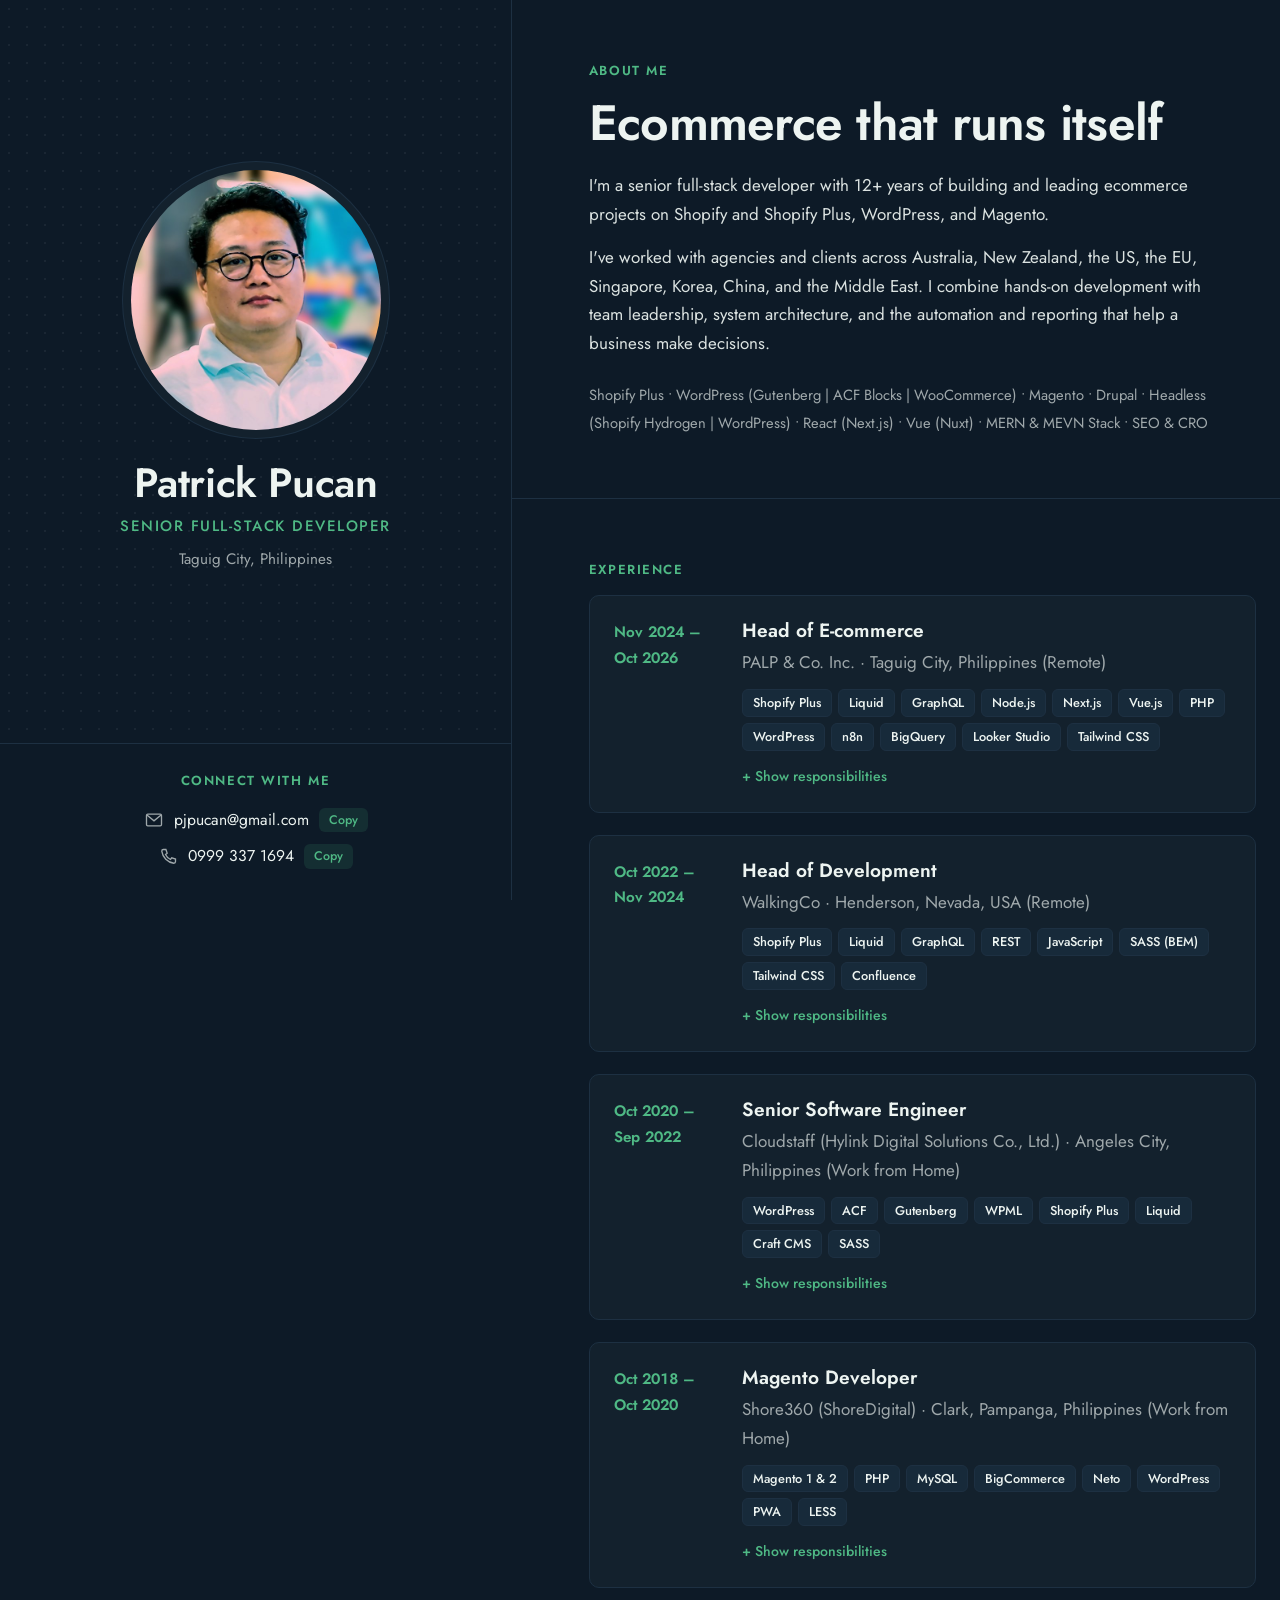
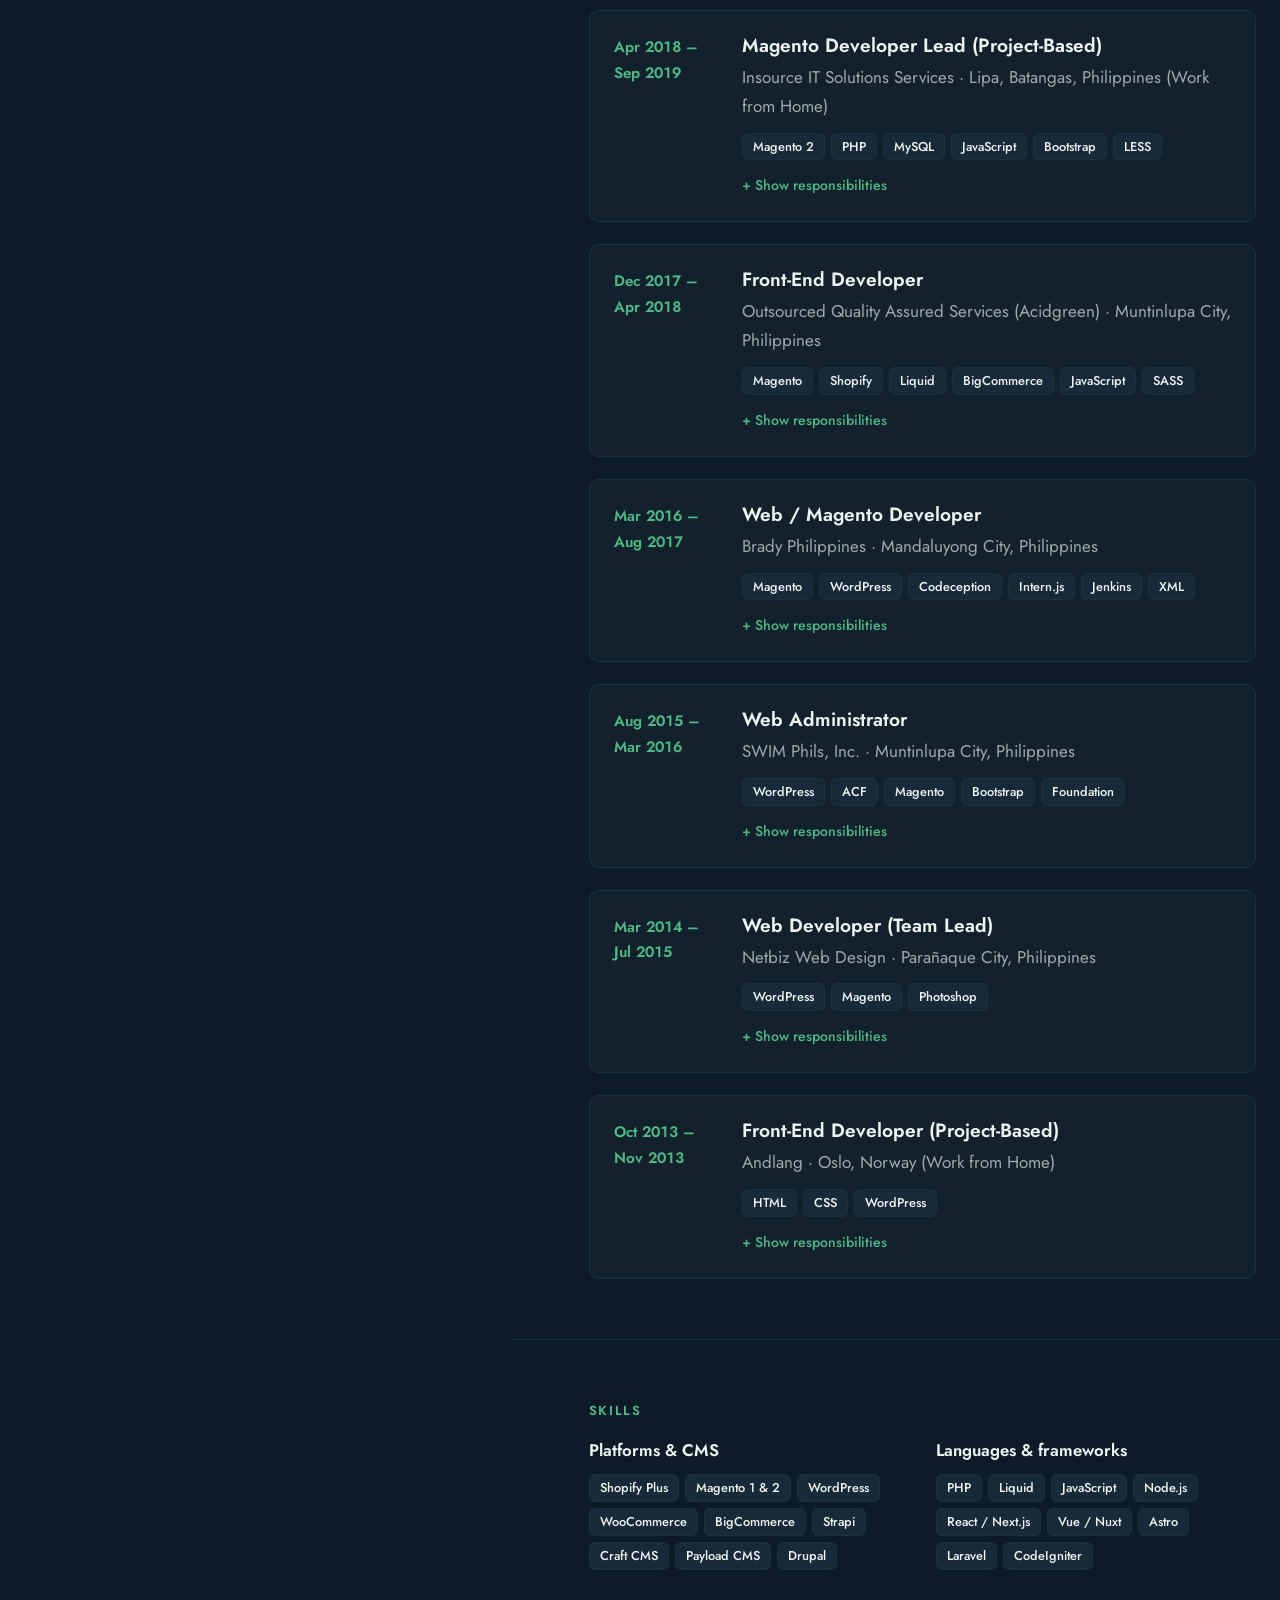
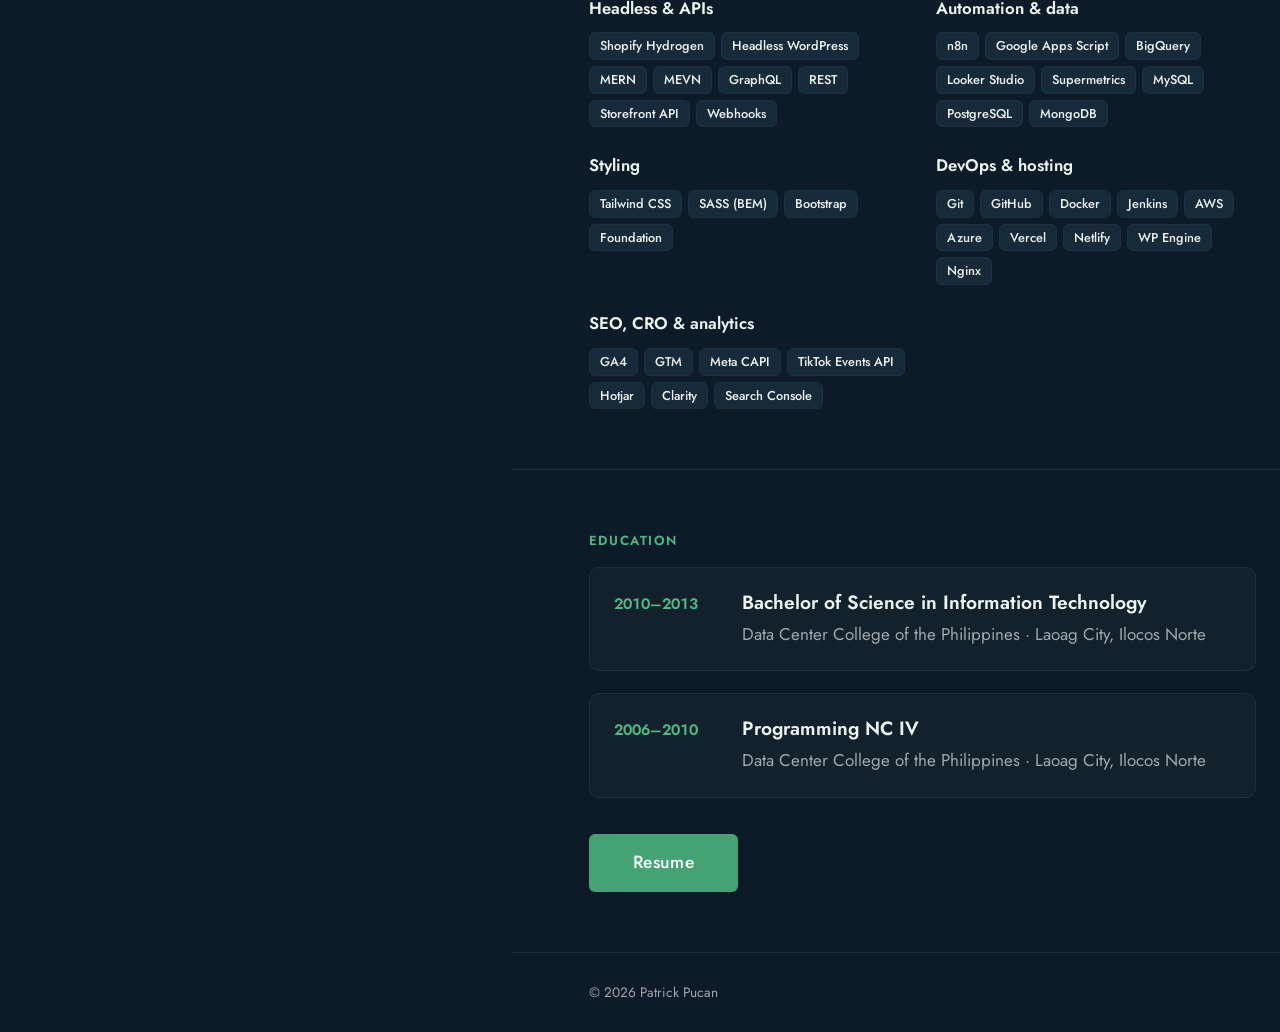
==== commit 700f18f6: "fix experience" ====
--- a/index.html
+++ b/index.html
@@ -65,8 +65,8 @@
           <li class="entry">
             <span class="year">Nov 2024 –<br>Oct 2026</span>
             <div class="entry-body">
-              <h3 class="entry-title">Head of Development</h3>
-              <p class="entry-org">BFJ Digital · Brisbane, Australia (Remote)</p>
+              <h3 class="entry-title">Head of E-commerce</h3>
+              <p class="entry-org">PALP & Co. Inc. · Taguig City, Philippines (Remote)</p>
               <ul class="tags"><li>Shopify Plus</li><li>Liquid</li><li>GraphQL</li><li>Node.js</li><li>Next.js</li><li>Vue.js</li><li>PHP</li><li>WordPress</li><li>n8n</li><li>BigQuery</li><li>Looker Studio</li><li>Tailwind CSS</li></ul>
               <button class="toggle" type="button" aria-expanded="false" aria-controls="d-bfj-digital">Show responsibilities</button>
               <div class="details" id="d-bfj-digital" hidden>
--- a/style.css
+++ b/style.css
@@ -79,7 +79,7 @@
 }
 .role {
   font-weight: 500;
-  font-size: 1rem;
+  font-size: 0.938rem;
   letter-spacing: 0.1em;
   text-transform: uppercase;
   color: var(--accent);
@@ -216,7 +216,7 @@
   color: var(--muted);
   margin: 18px 0 6px;
 }
-.details ul { margin: 0; padding-left: 18px; }
+.details ul { margin: 0; padding-left: 18px; font-size: 15px; }
 .details li { margin-bottom: 6px; }
 .details li::marker { color: var(--accent); }
 
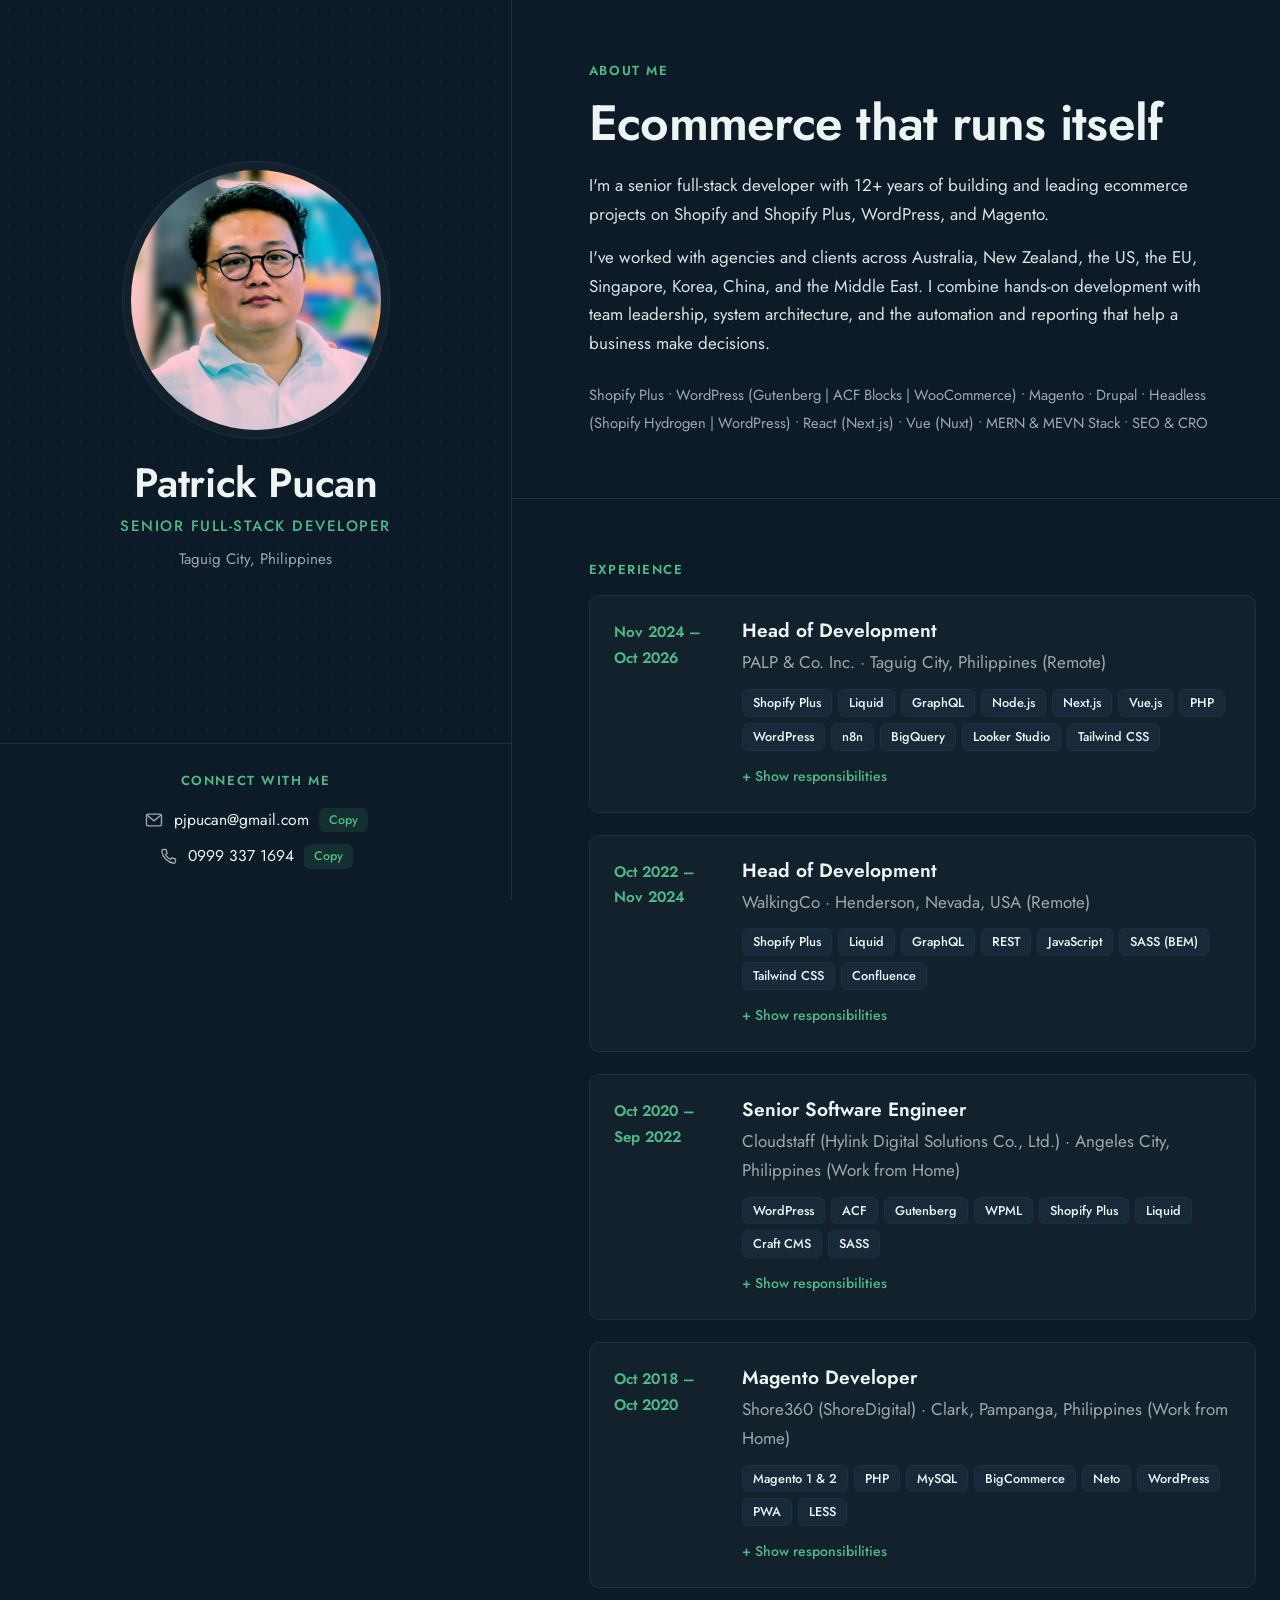
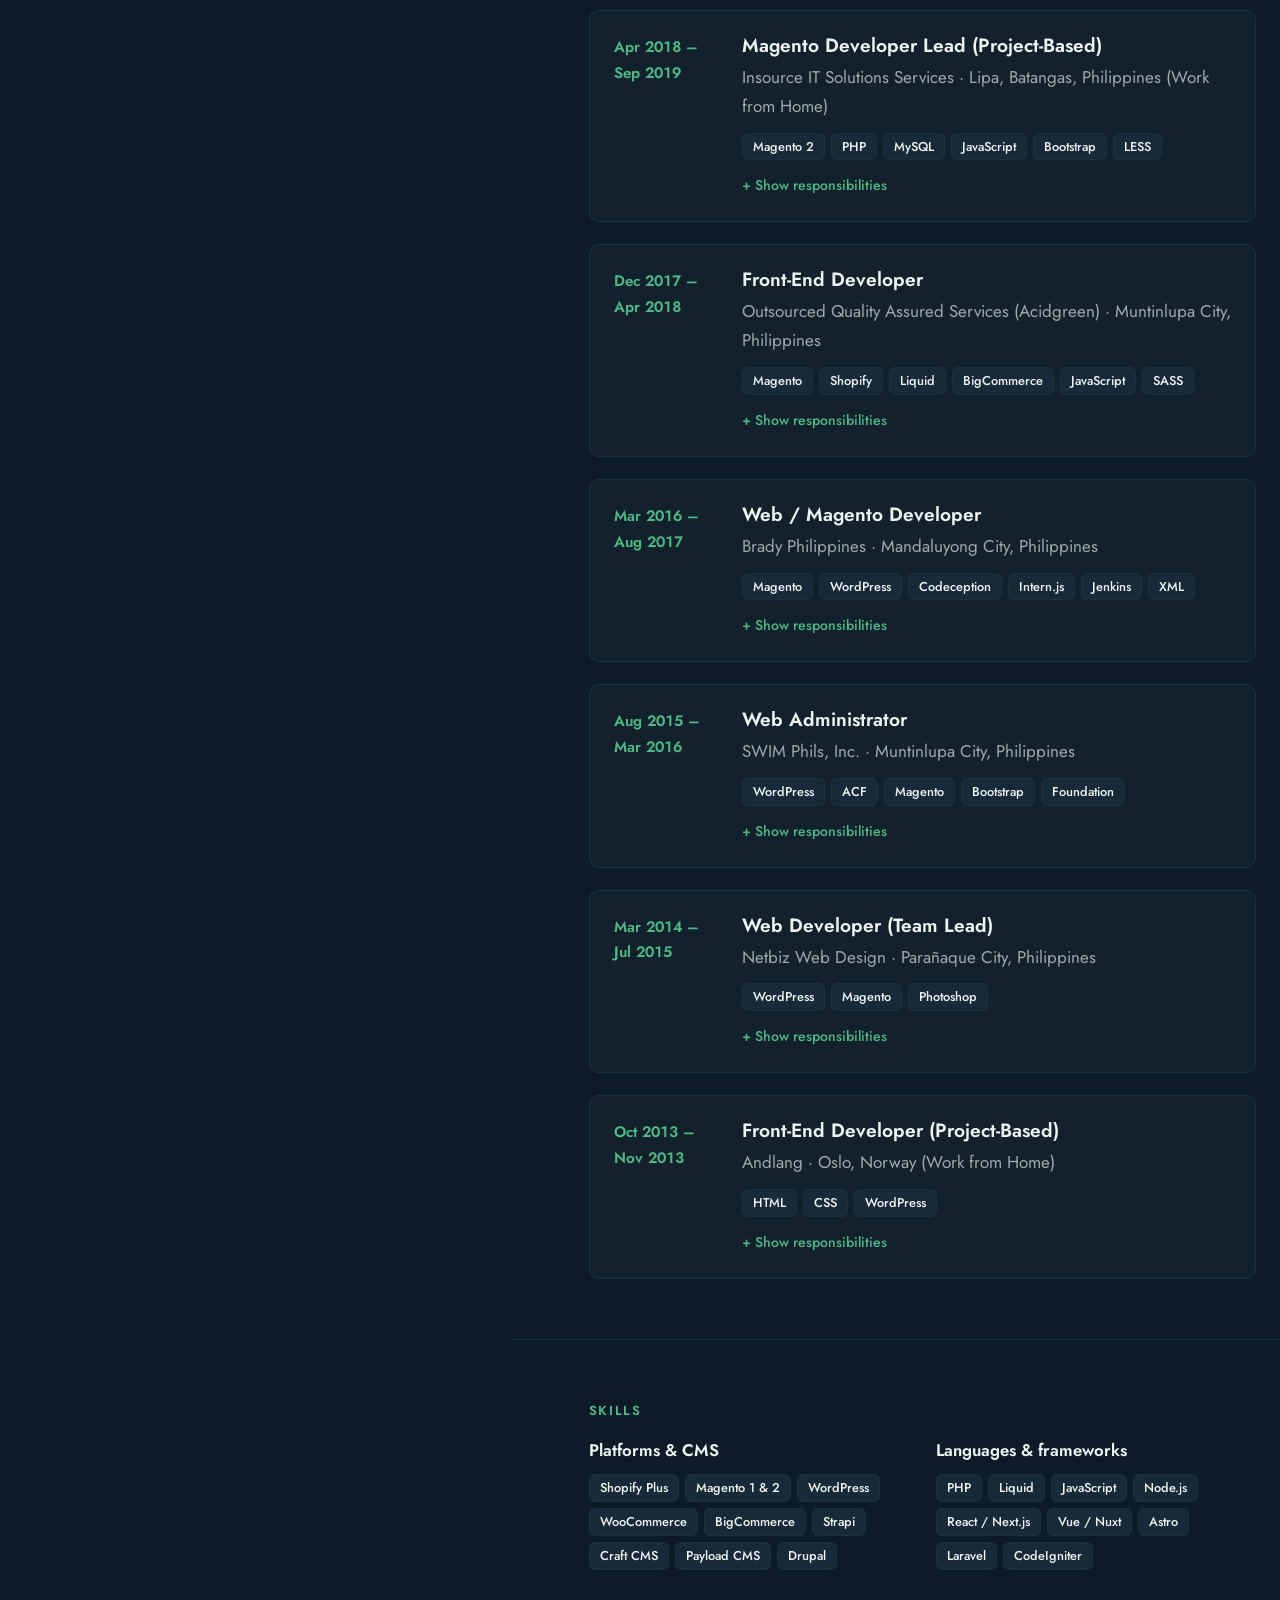
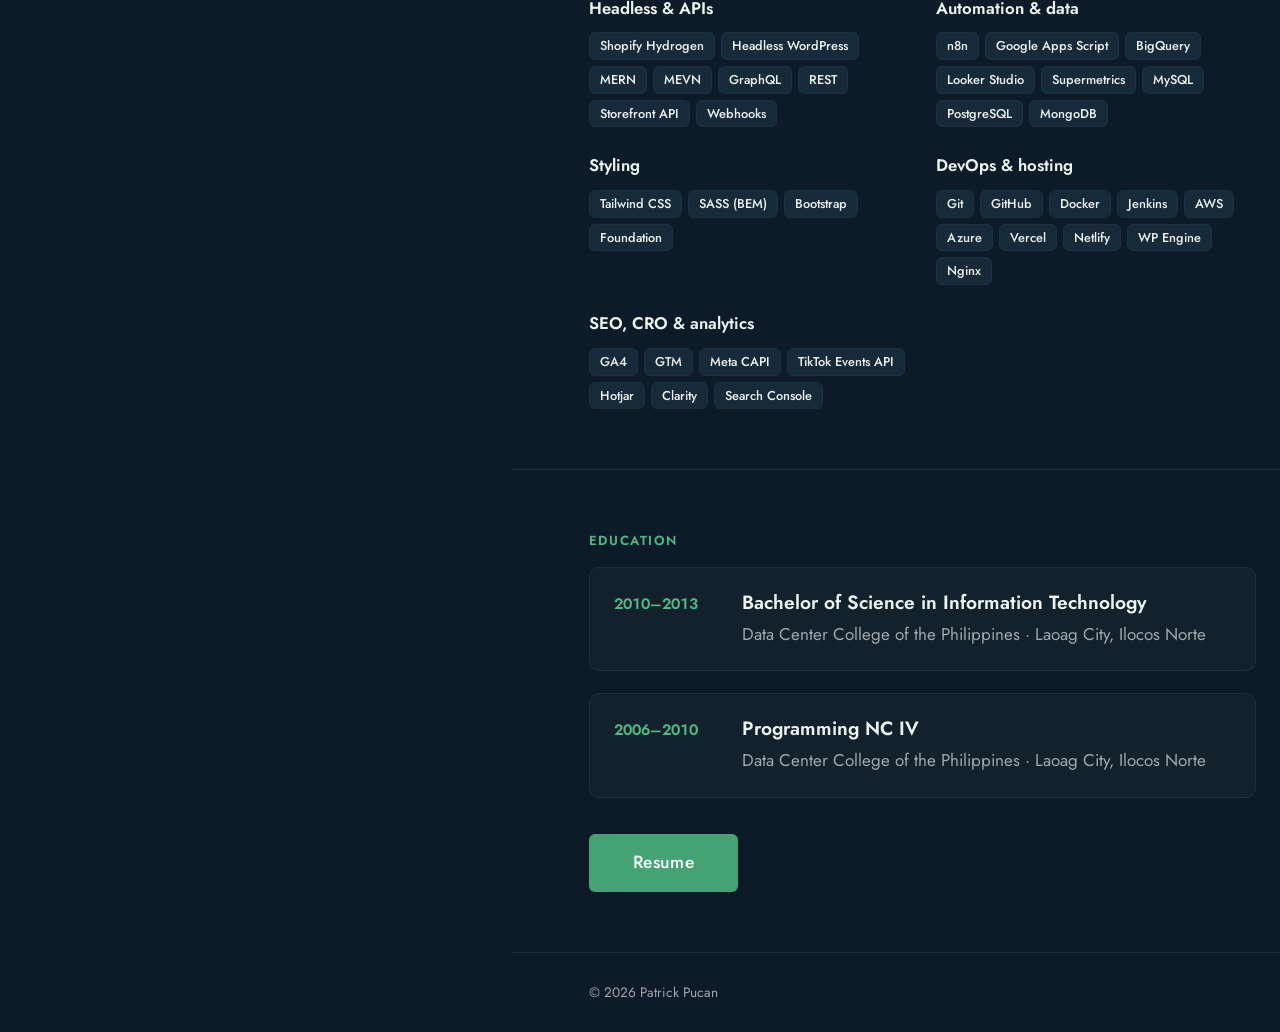
==== commit 63b7e5e3: "fix experience" ====
--- a/index.html
+++ b/index.html
@@ -65,7 +65,7 @@
           <li class="entry">
             <span class="year">Nov 2024 –<br>Oct 2026</span>
             <div class="entry-body">
-              <h3 class="entry-title">Head of E-commerce</h3>
+              <h3 class="entry-title">Head of Development</h3>
               <p class="entry-org">PALP & Co. Inc. · Taguig City, Philippines (Remote)</p>
               <ul class="tags"><li>Shopify Plus</li><li>Liquid</li><li>GraphQL</li><li>Node.js</li><li>Next.js</li><li>Vue.js</li><li>PHP</li><li>WordPress</li><li>n8n</li><li>BigQuery</li><li>Looker Studio</li><li>Tailwind CSS</li></ul>
               <button class="toggle" type="button" aria-expanded="false" aria-controls="d-bfj-digital">Show responsibilities</button>
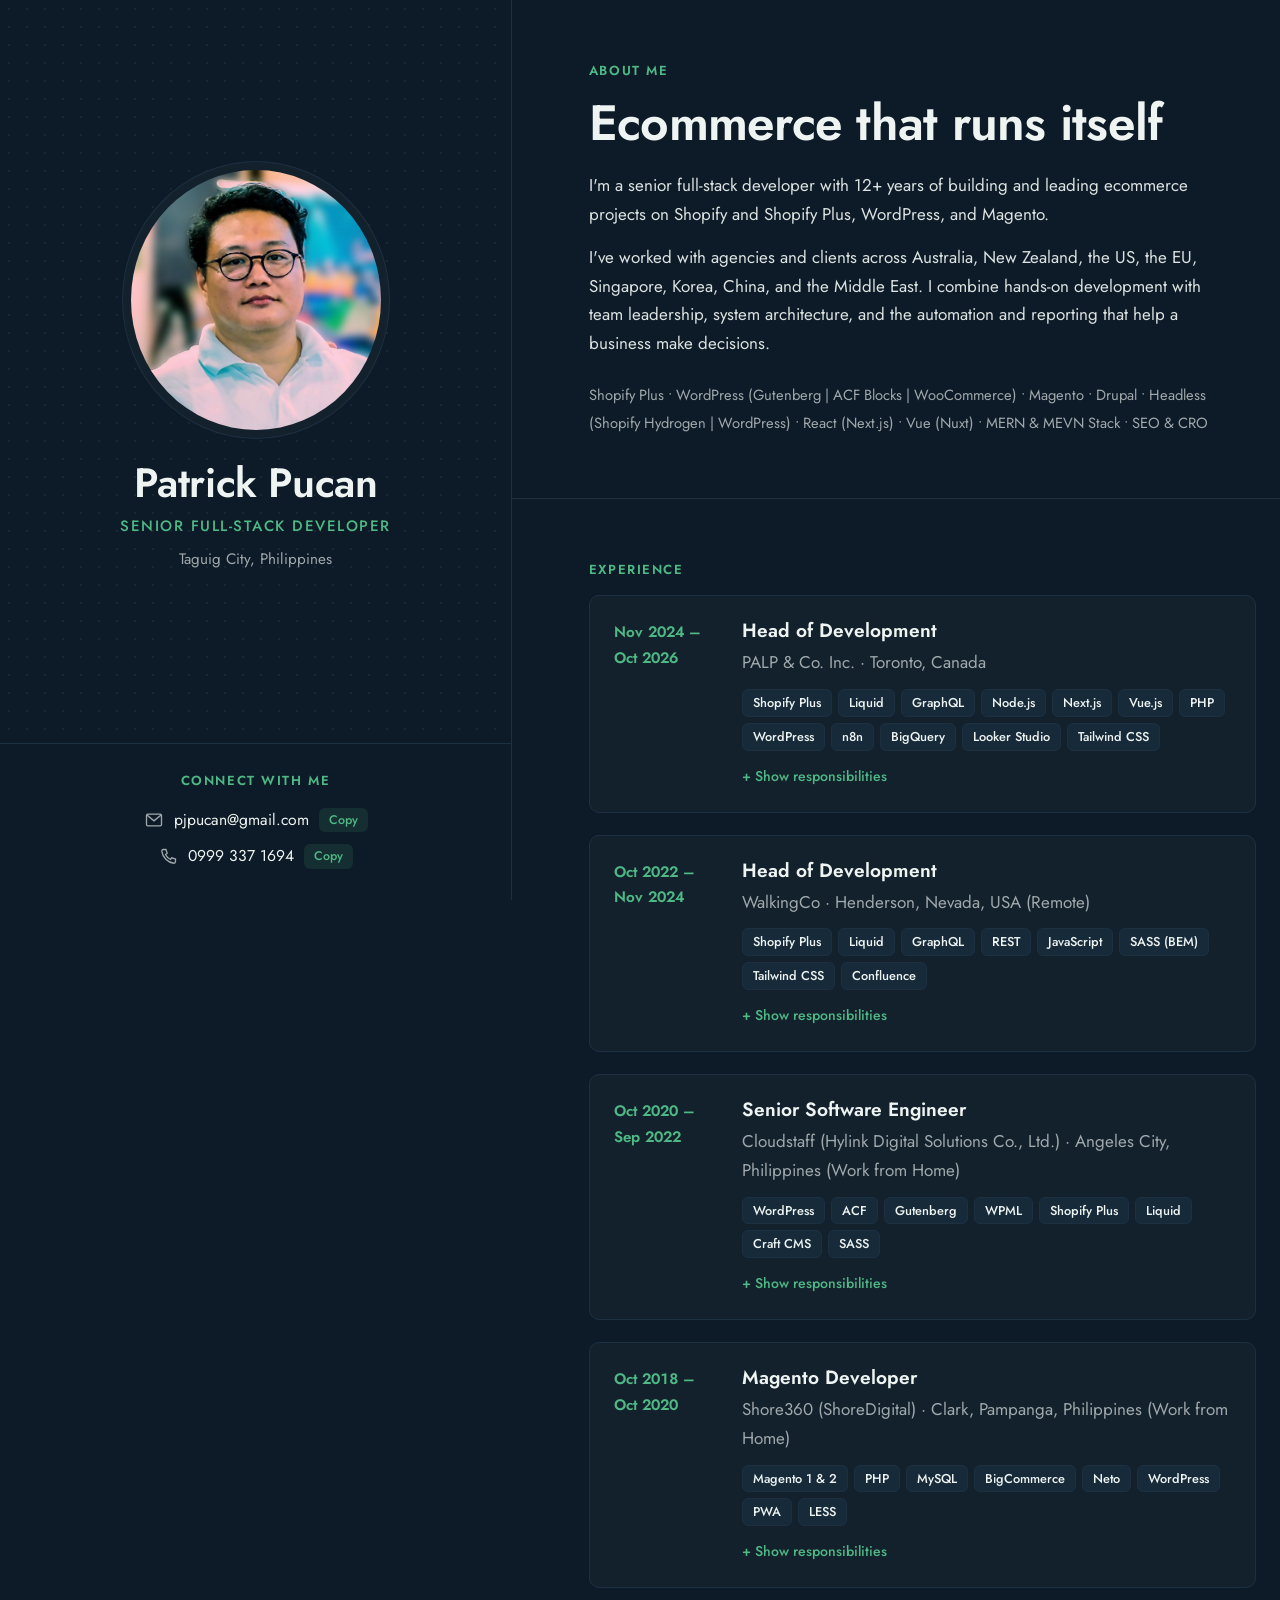
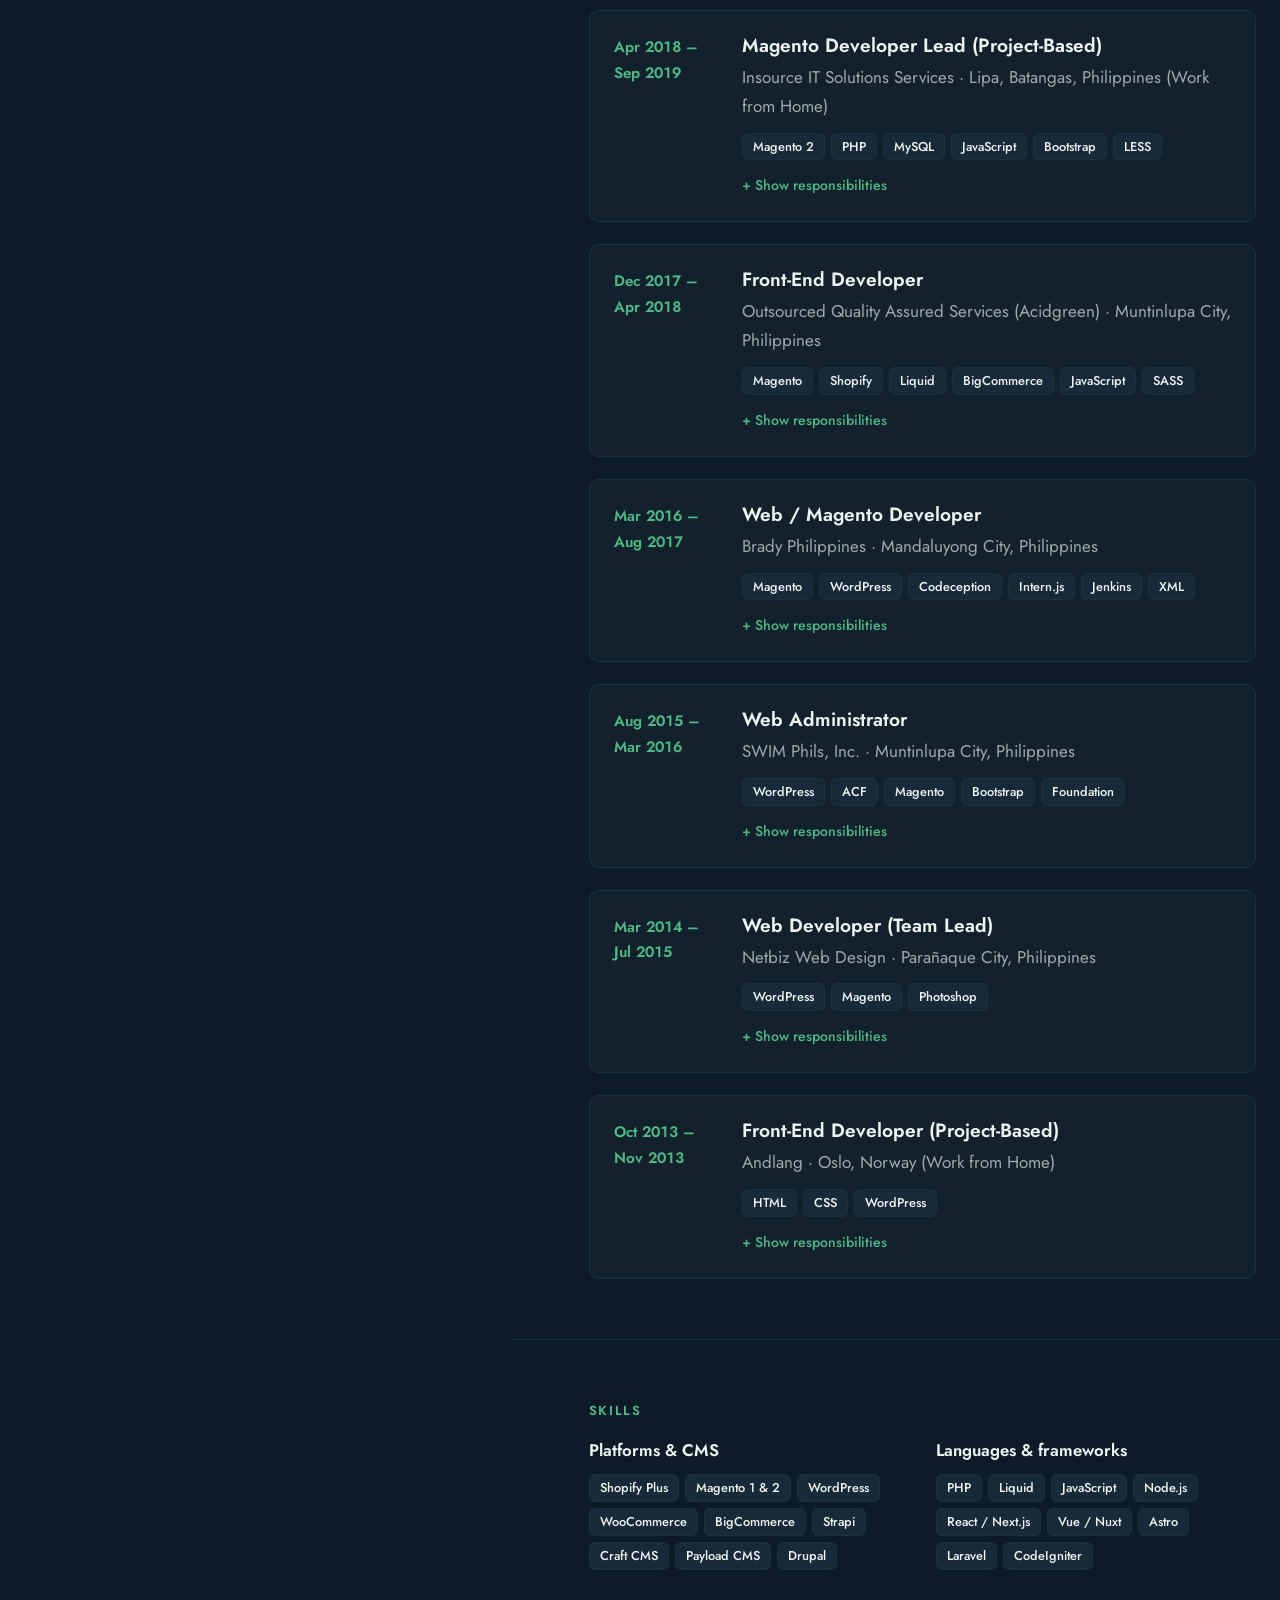
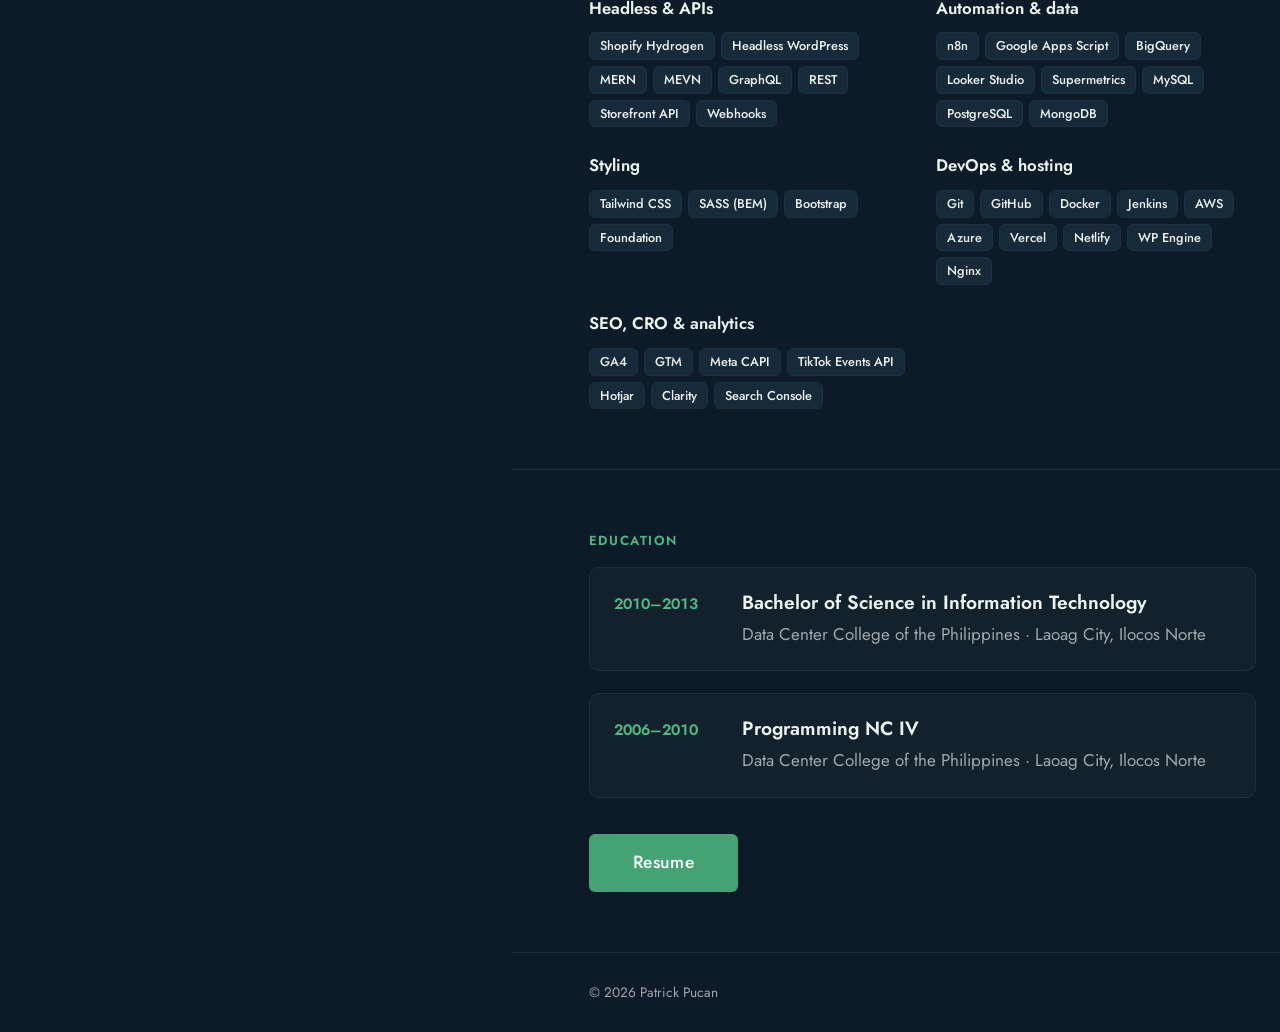
==== commit 80002994: "fix address" ====
--- a/index.html
+++ b/index.html
@@ -66,7 +66,7 @@
             <span class="year">Nov 2024 –<br>Oct 2026</span>
             <div class="entry-body">
               <h3 class="entry-title">Head of Development</h3>
-              <p class="entry-org">PALP & Co. Inc. · Taguig City, Philippines (Remote)</p>
+              <p class="entry-org">PALP & Co. Inc. · Toronto, Canada</p>
               <ul class="tags"><li>Shopify Plus</li><li>Liquid</li><li>GraphQL</li><li>Node.js</li><li>Next.js</li><li>Vue.js</li><li>PHP</li><li>WordPress</li><li>n8n</li><li>BigQuery</li><li>Looker Studio</li><li>Tailwind CSS</li></ul>
               <button class="toggle" type="button" aria-expanded="false" aria-controls="d-bfj-digital">Show responsibilities</button>
               <div class="details" id="d-bfj-digital" hidden>
